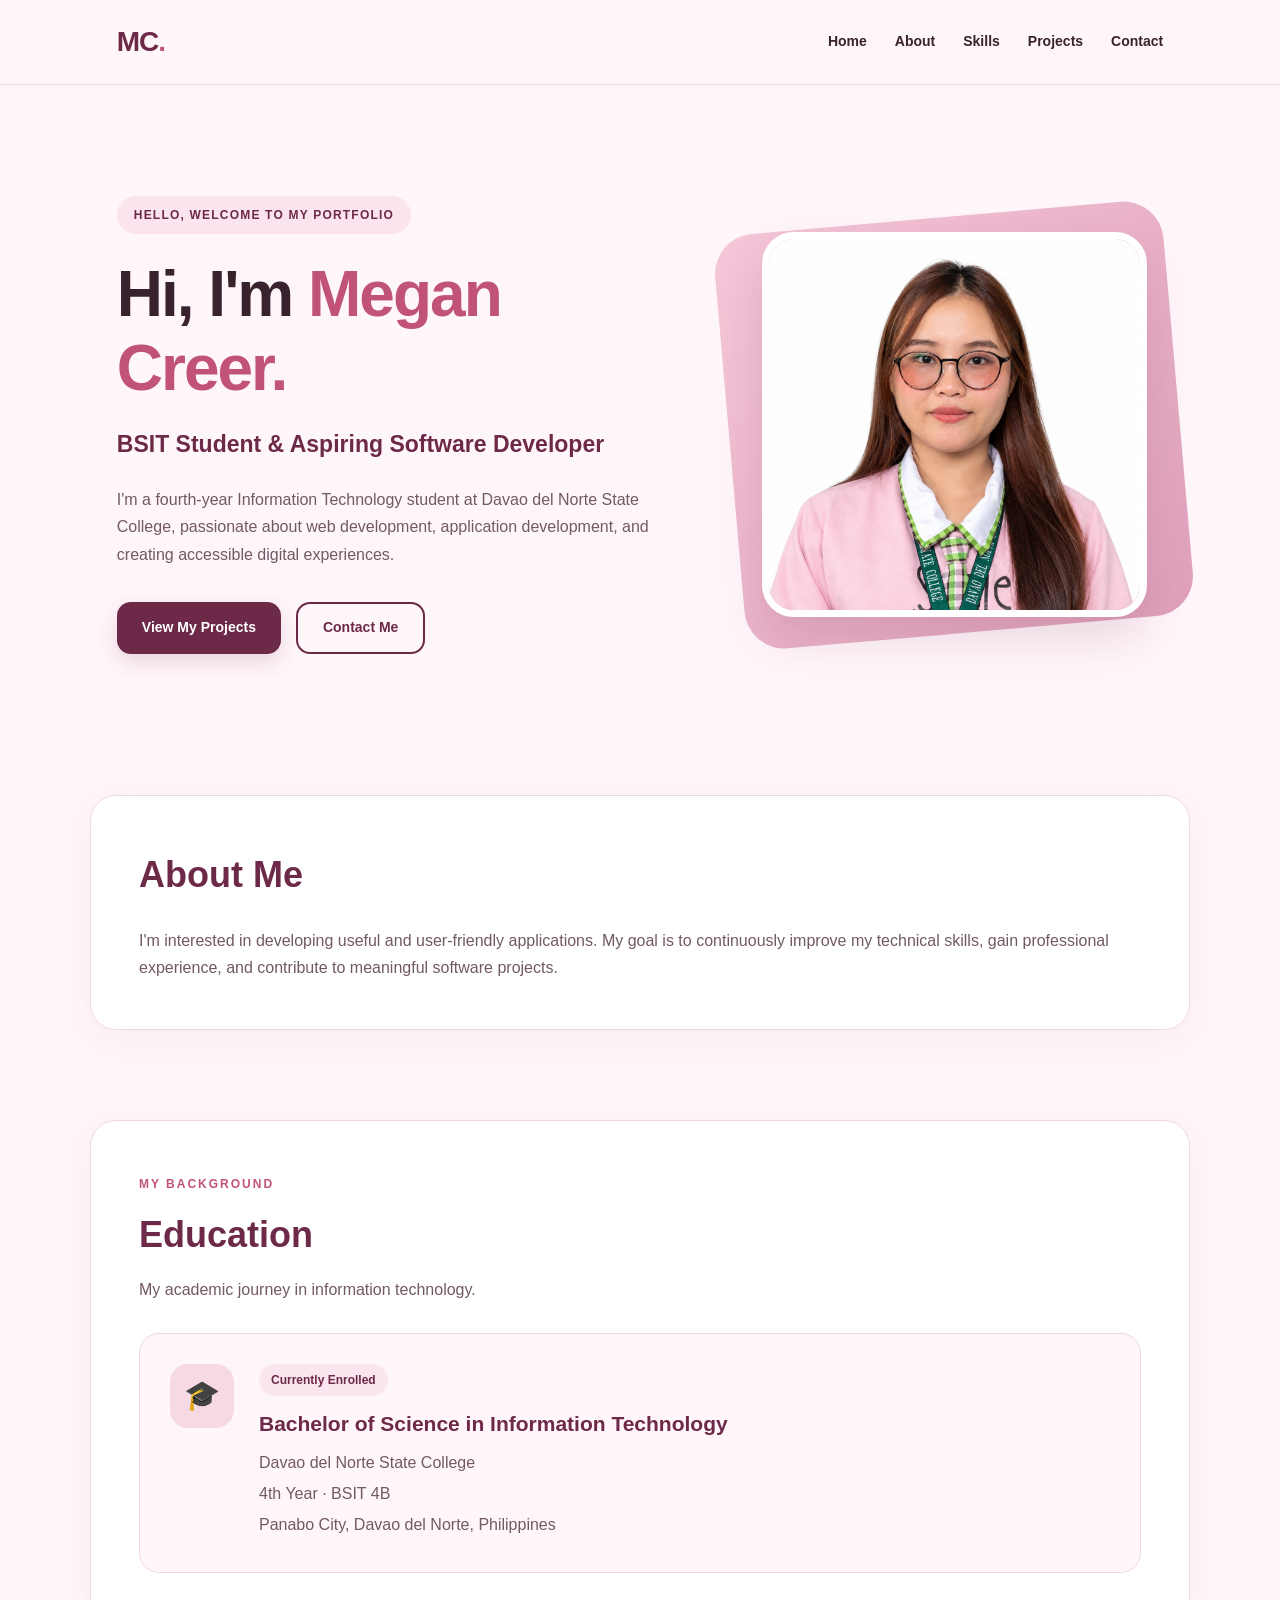
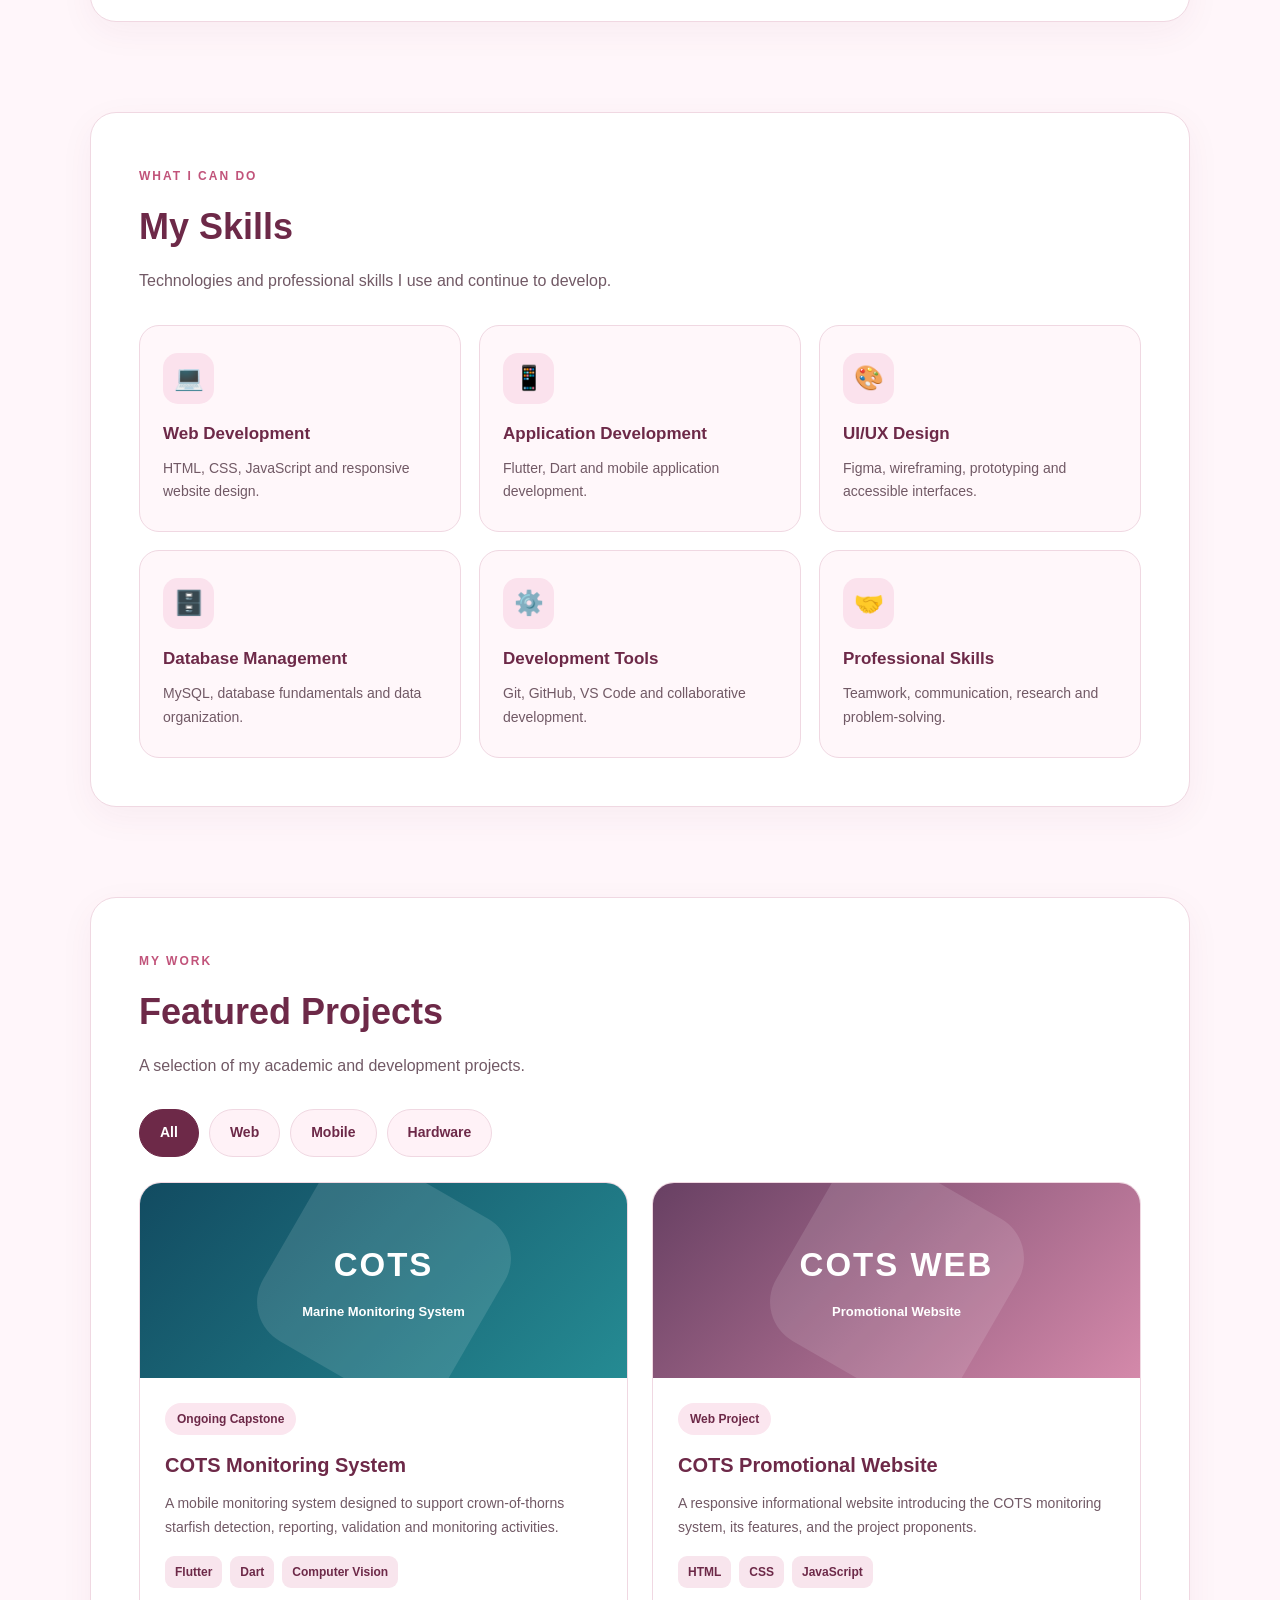
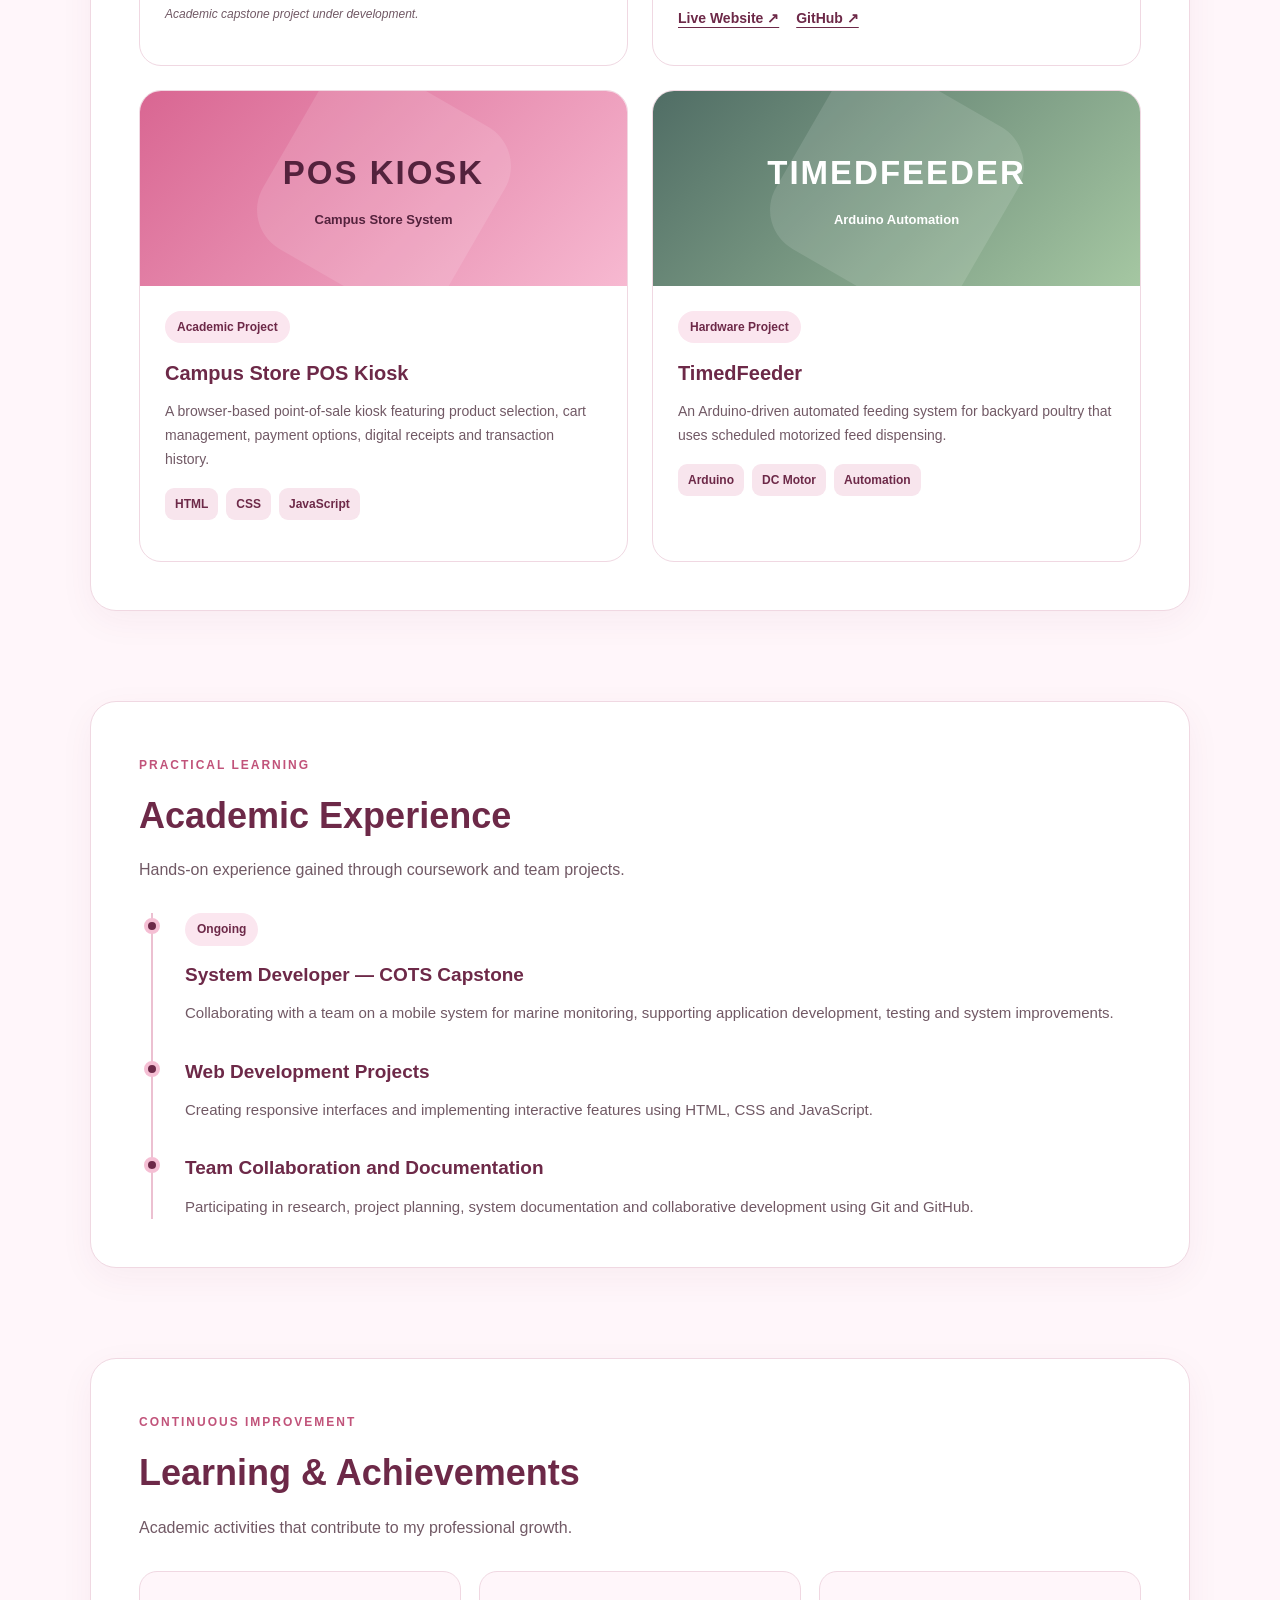
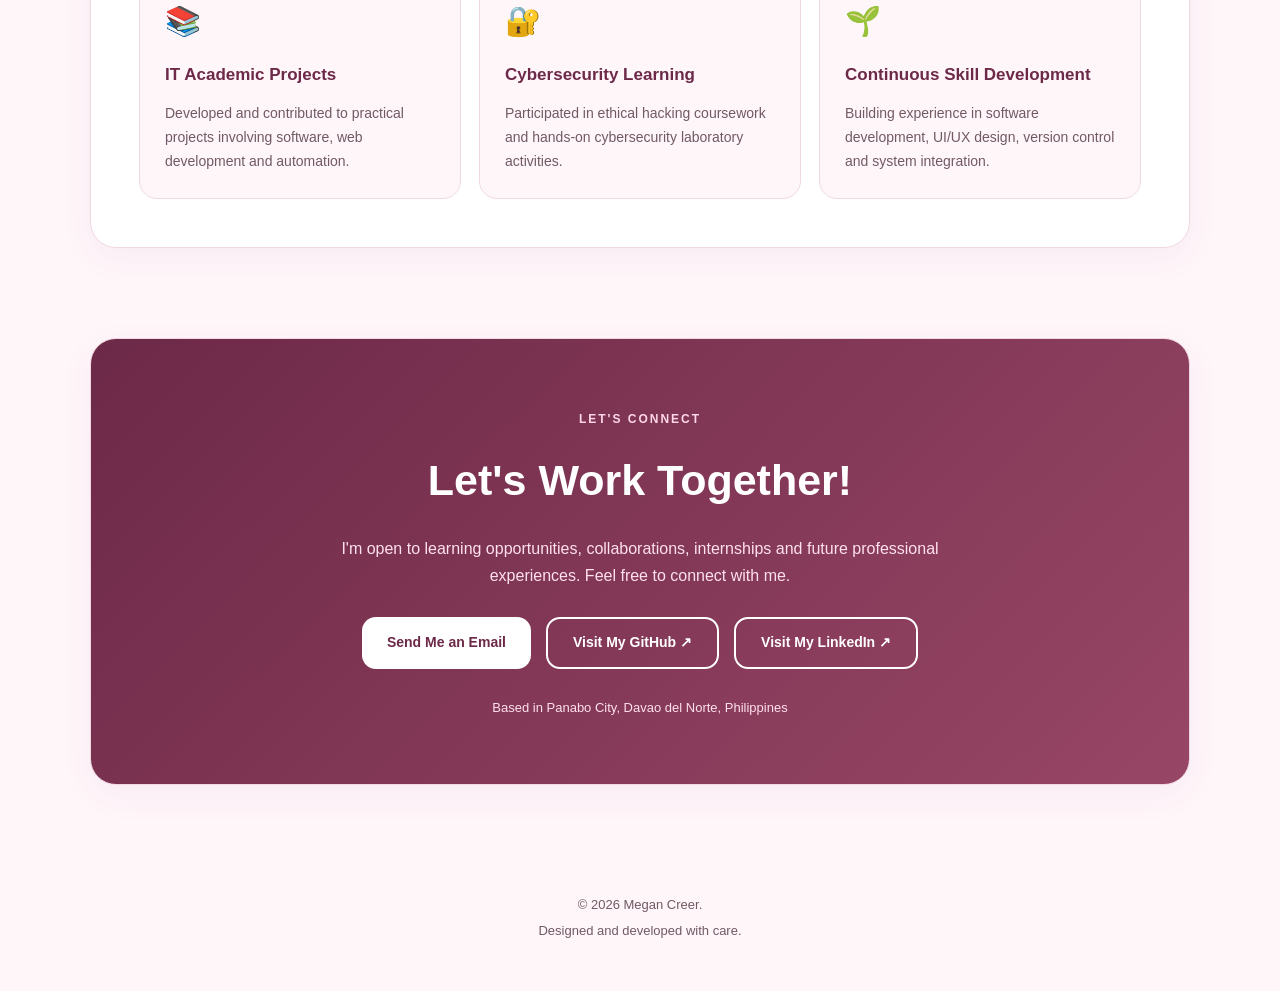
==== New cv/index.html @ a6cde7a2 "Track CV portfolio source files directly" ====
<!doctype html>
<html lang="en">
  <head>
    <meta charset="UTF-8" />
    <meta name="viewport" content="width=device-width, initial-scale=1.0" />
    <meta
      name="description"
      content="Personal portfolio of Megan Creer, an aspiring software developer."
    />
    <title>Megan Creer | Personal Portfolio</title>
    <link rel="stylesheet" href="style.css" />
  </head>
  <body>
    <!-- Navigation -->
    <header class="site-header">
      <nav class="navbar">
        <a href="#home" class="logo">MC<span>.</span></a>

        <div class="nav-links">
          <a href="#home">Home</a>
          <a href="#about">About</a>
          <a href="#skills">Skills</a>
          <a href="#projects">Projects</a>
          <a href="#contact">Contact</a>
        </div>
      </nav>
    </header>

    <!-- Home Section -->
    <main>
      <section id="home" class="hero">
        <div class="hero-content">
          <span class="greeting">HELLO, WELCOME TO MY PORTFOLIO</span>

          <h1>Hi, I'm <span>Megan Creer.</span></h1>

          <h2>BSIT Student & Aspiring Software Developer</h2>

          <p>
            I'm a fourth-year Information Technology student at Davao del Norte
            State College, passionate about web development, application
            development, and creating accessible digital experiences.
          </p>

          <div class="hero-buttons">
            <a href="#projects" class="btn primary-btn"> View My Projects </a>
            <a href="#contact" class="btn secondary-btn"> Contact Me </a>
          </div>
        </div>

        <div class="hero-image">
          <img src="profile.jpg" alt="Professional portrait of Megan Creer" />
        </div>
      </section>

      <!-- About Section -->
      <section id="about" class="section">
        <h2>About Me</h2>
        <p>
          I'm interested in developing useful and user-friendly applications. My
          goal is to continuously improve my technical skills, gain professional
          experience, and contribute to meaningful software projects.
        </p>
      </section>

      <!-- EDUCATION -->
      <section id="education" class="section portfolio-section">
        <div class="section-heading">
          <span class="section-kicker">MY BACKGROUND</span>
          <h2>Education</h2>
          <p>My academic journey in information technology.</p>
        </div>

        <div class="education-card">
          <div class="education-icon">🎓</div>
          <div>
            <span class="info-tag">Currently Enrolled</span>
            <h3>Bachelor of Science in Information Technology</h3>
            <p>Davao del Norte State College</p>
            <p>4th Year · BSIT 4B</p>
            <p>Panabo City, Davao del Norte, Philippines</p>
          </div>
        </div>
      </section>

      <!-- SKILLS -->
      <section id="skills" class="section portfolio-section">
        <div class="section-heading">
          <span class="section-kicker">WHAT I CAN DO</span>
          <h2>My Skills</h2>
          <p>
            Technologies and professional skills I use and continue to develop.
          </p>
        </div>

        <div class="skills-grid">
          <article class="skill-card">
            <span class="skill-icon">💻</span>
            <h3>Web Development</h3>
            <p>HTML, CSS, JavaScript and responsive website design.</p>
          </article>

          <article class="skill-card">
            <span class="skill-icon">📱</span>
            <h3>Application Development</h3>
            <p>Flutter, Dart and mobile application development.</p>
          </article>

          <article class="skill-card">
            <span class="skill-icon">🎨</span>
            <h3>UI/UX Design</h3>
            <p>Figma, wireframing, prototyping and accessible interfaces.</p>
          </article>

          <article class="skill-card">
            <span class="skill-icon">🗄️</span>
            <h3>Database Management</h3>
            <p>MySQL, database fundamentals and data organization.</p>
          </article>

          <article class="skill-card">
            <span class="skill-icon">⚙️</span>
            <h3>Development Tools</h3>
            <p>Git, GitHub, VS Code and collaborative development.</p>
          </article>

          <article class="skill-card">
            <span class="skill-icon">🤝</span>
            <h3>Professional Skills</h3>
            <p>Teamwork, communication, research and problem-solving.</p>
          </article>
        </div>
      </section>

      <!-- PROJECTS -->
      <section id="projects" class="section portfolio-section">
        <div class="section-heading">
          <span class="section-kicker">MY WORK</span>
          <h2>Featured Projects</h2>
          <p>A selection of my academic and development projects.</p>
        </div>

        <div class="project-filters" role="group" aria-label="Filter projects">
          <button
            class="filter-btn active"
            data-filter="all"
            aria-pressed="true"
          >
            All
          </button>
          <button class="filter-btn" data-filter="web" aria-pressed="false">
            Web
          </button>
          <button class="filter-btn" data-filter="mobile" aria-pressed="false">
            Mobile
          </button>
          <button
            class="filter-btn"
            data-filter="hardware"
            aria-pressed="false"
          >
            Hardware
          </button>
        </div>

        <p id="project-status" class="sr-only" role="status">
          Showing all projects.
        </p>

        <div class="projects-grid">
          <article class="project-card" data-category="mobile">
            <div class="project-preview preview-cots">
              <span>COTS</span>
              <small>Marine Monitoring System</small>
            </div>
            <div class="project-body">
              <span class="info-tag">Ongoing Capstone</span>
              <h3>COTS Monitoring System</h3>
              <p>
                A mobile monitoring system designed to support crown-of-thorns
                starfish detection, reporting, validation and monitoring
                activities.
              </p>
              <div class="tech-tags">
                <span>Flutter</span>
                <span>Dart</span>
                <span>Computer Vision</span>
              </div>
              <p class="project-note">
                Academic capstone project under development.
              </p>
            </div>
          </article>

          <article class="project-card" data-category="web">
            <div class="project-preview preview-website">
              <span>COTS WEB</span>
              <small>Promotional Website</small>
            </div>
            <div class="project-body">
              <span class="info-tag">Web Project</span>
              <h3>COTS Promotional Website</h3>
              <p>
                A responsive informational website introducing the COTS
                monitoring system, its features, and the project proponents.
              </p>
              <div class="tech-tags">
                <span>HTML</span>
                <span>CSS</span>
                <span>JavaScript</span>
              </div>
              <div class="project-links">
                <a
                  href="https://cots-website-ruddy.vercel.app"
                  target="_blank"
                  rel="noopener noreferrer"
                >
                  Live Website ↗
                </a>
                <a
                  href="https://github.com/creermegan-dev/COTS-Website"
                  target="_blank"
                  rel="noopener noreferrer"
                >
                  GitHub ↗
                </a>
              </div>
            </div>
          </article>

          <article class="project-card" data-category="web">
            <div class="project-preview preview-pos">
              <span>POS KIOSK</span>
              <small>Campus Store System</small>
            </div>
            <div class="project-body">
              <span class="info-tag">Academic Project</span>
              <h3>Campus Store POS Kiosk</h3>
              <p>
                A browser-based point-of-sale kiosk featuring product selection,
                cart management, payment options, digital receipts and
                transaction history.
              </p>
              <div class="tech-tags">
                <span>HTML</span>
                <span>CSS</span>
                <span>JavaScript</span>
              </div>
            </div>
          </article>

          <article class="project-card" data-category="hardware">
            <div class="project-preview preview-arduino">
              <span>TIMEDFEEDER</span>
              <small>Arduino Automation</small>
            </div>
            <div class="project-body">
              <span class="info-tag">Hardware Project</span>
              <h3>TimedFeeder</h3>
              <p>
                An Arduino-driven automated feeding system for backyard poultry
                that uses scheduled motorized feed dispensing.
              </p>
              <div class="tech-tags">
                <span>Arduino</span>
                <span>DC Motor</span>
                <span>Automation</span>
              </div>
            </div>
          </article>
        </div>
      </section>

      <!-- EXPERIENCE -->
      <section id="experience" class="section portfolio-section">
        <div class="section-heading">
          <span class="section-kicker">PRACTICAL LEARNING</span>
          <h2>Academic Experience</h2>
          <p>
            Hands-on experience gained through coursework and team projects.
          </p>
        </div>

        <div class="experience-list">
          <article class="experience-item">
            <span class="experience-marker"></span>
            <div>
              <span class="info-tag">Ongoing</span>
              <h3>System Developer — COTS Capstone</h3>
              <p>
                Collaborating with a team on a mobile system for marine
                monitoring, supporting application development, testing and
                system improvements.
              </p>
            </div>
          </article>

          <article class="experience-item">
            <span class="experience-marker"></span>
            <div>
              <h3>Web Development Projects</h3>
              <p>
                Creating responsive interfaces and implementing interactive
                features using HTML, CSS and JavaScript.
              </p>
            </div>
          </article>

          <article class="experience-item">
            <span class="experience-marker"></span>
            <div>
              <h3>Team Collaboration and Documentation</h3>
              <p>
                Participating in research, project planning, system
                documentation and collaborative development using Git and
                GitHub.
              </p>
            </div>
          </article>
        </div>
      </section>

      <!-- ACHIEVEMENTS AND LEARNING -->
      <section id="achievements" class="section portfolio-section">
        <div class="section-heading">
          <span class="section-kicker">CONTINUOUS IMPROVEMENT</span>
          <h2>Learning & Achievements</h2>
          <p>Academic activities that contribute to my professional growth.</p>
        </div>

        <div class="achievement-grid">
          <article class="achievement-card">
            <span>📚</span>
            <h3>IT Academic Projects</h3>
            <p>
              Developed and contributed to practical projects involving
              software, web development and automation.
            </p>
          </article>

          <article class="achievement-card">
            <span>🔐</span>
            <h3>Cybersecurity Learning</h3>
            <p>
              Participated in ethical hacking coursework and hands-on
              cybersecurity laboratory activities.
            </p>
          </article>

          <article class="achievement-card">
            <span>🌱</span>
            <h3>Continuous Skill Development</h3>
            <p>
              Building experience in software development, UI/UX design, version
              control and system integration.
            </p>
          </article>
        </div>
      </section>

      <!-- CONTACT -->
      <section id="contact" class="section portfolio-section contact-section">
        <span class="section-kicker">LET'S CONNECT</span>
        <h2>Let's Work Together!</h2>
        <p>
          I'm open to learning opportunities, collaborations, internships and
          future professional experiences. Feel free to connect with me.
        </p>

        <div class="contact-buttons">
          <a class="btn contact-primary" href="mailto:creermegan@gmail.com">
            Send Me an Email
          </a>

          <a
            class="btn contact-secondary"
            href="https://github.com/creermegan-dev"
            target="_blank"
            rel="noopener noreferrer"
          >
            Visit My GitHub ↗
          </a>

          <a
            class="btn contact-secondary"
            href="https://www.linkedin.com/in/megan-creer-141213447/"
            target="_blank"
            rel="noopener noreferrer"
          >
            Visit My LinkedIn ↗
          </a>
        </div>

        <p class="contact-location">
          Based in Panabo City, Davao del Norte, Philippines
        </p>
      </section>

      <footer class="site-footer">
        <p>© <span id="current-year">2026</span> Megan Creer.</p>
        <p>Designed and developed with care.</p>
      </footer>

      <button
        type="button"
        class="back-to-top"
        aria-label="Back to top"
        title="Back to top"
      >
        ↑
      </button>
    </main>

    <script src="script.js"></script>
  </body>
</html>
---- New cv/style.css ----
/* ===== COLORS AND GLOBAL SETTINGS ===== */
:root {
  --burgundy: #6d2948;
  --rose: #c1537a;
  --soft-pink: #f5c7d9;
  --blush: #fff6fa;
  --white: #ffffff;
  --dark: #38222d;
  --muted: #715965;
  --border: #f0d8e2;
}

* {
  margin: 0;
  padding: 0;
  box-sizing: border-box;
}

html {
  scroll-behavior: smooth;
  scroll-padding-top: 110px;
}

body {
  font-family: "Segoe UI", Arial, sans-serif;
  background: var(--blush);
  color: var(--dark);
  line-height: 1.7;
  overflow-x: hidden;
}

a {
  text-decoration: none;
  color: inherit;
}

img {
  max-width: 100%;
  display: block;
}

/* ===== NAVIGATION ===== */
.site-header {
  position: sticky;
  top: 0;
  z-index: 100;
  background: rgba(255, 246, 250, 0.96);
  border-bottom: 1px solid var(--border);
  backdrop-filter: blur(16px);
}

.navbar {
  max-width: 1200px;
  margin: auto;
  padding: 18px 6%;
  display: flex;
  align-items: center;
  justify-content: space-between;
  gap: 20px;
}

.logo {
  font-size: 28px;
  font-weight: 800;
  color: var(--burgundy);
  letter-spacing: -1px;
}

.logo span {
  color: var(--rose);
}

.nav-links {
  display: flex;
  align-items: center;
  gap: 28px;
}

.nav-links a {
  font-size: 14px;
  font-weight: 600;
  color: var(--dark);
  transition: color 0.25s ease;
}

.nav-links a:hover {
  color: var(--rose);
}

/* ===== HERO SECTION ===== */
.hero {
  max-width: 1200px;
  min-height: 680px;
  margin: auto;
  padding: 85px 6%;
  display: grid;
  grid-template-columns: 1.15fr 0.85fr;
  align-items: center;
  gap: 65px;
}

.hero-content {
  animation: fadeUp 0.8s ease both;
}

.greeting {
  display: inline-block;
  padding: 9px 17px;
  border-radius: 30px;
  background: #fbe4ee;
  color: var(--burgundy);
  font-size: 12px;
  font-weight: 700;
  letter-spacing: 1.2px;
  margin-bottom: 24px;
}

.hero h1 {
  font-size: clamp(40px, 5vw, 66px);
  line-height: 1.15;
  font-weight: 800;
  letter-spacing: -2px;
  margin-bottom: 20px;
}

.hero h1 span {
  color: var(--rose);
}

.hero h2 {
  font-size: clamp(18px, 2vw, 23px);
  color: var(--burgundy);
  font-weight: 600;
  margin-bottom: 22px;
}

.hero p {
  font-size: 16px;
  color: var(--muted);
  max-width: 560px;
  margin-bottom: 34px;
}

/* ===== BUTTONS ===== */
.hero-buttons {
  display: flex;
  gap: 15px;
  flex-wrap: wrap;
}

.btn {
  display: inline-flex;
  align-items: center;
  justify-content: center;
  min-height: 48px;
  padding: 12px 25px;
  border-radius: 14px;
  font-size: 14px;
  font-weight: 700;
  transition:
    transform 0.25s ease,
    background 0.25s ease,
    box-shadow 0.25s ease;
}

.primary-btn {
  background: var(--burgundy);
  color: white;
  box-shadow: 0 8px 20px rgba(109, 41, 72, 0.16);
}

.primary-btn:hover {
  background: var(--rose);
  transform: translateY(-3px);
  box-shadow: 0 12px 24px rgba(109, 41, 72, 0.2);
}

.secondary-btn {
  border: 2px solid var(--burgundy);
  color: var(--burgundy);
  background: transparent;
}

.secondary-btn:hover {
  background: #fbe4ee;
  transform: translateY(-3px);
}

/* ===== PROFILE PICTURE ===== */
.hero-image {
  position: relative;
  display: flex;
  align-items: center;
  justify-content: center;
  animation: fadeIn 1s ease both;
}

.hero-image::before {
  content: "";
  position: absolute;
  width: 108%;
  height: 108%;
  border-radius: 40px;
  background: linear-gradient(135deg, #f5c7d9, #df9fba);
  transform: rotate(-5deg);
  z-index: -1;
}

.hero-image img {
  width: 100%;
  max-width: 385px;
  aspect-ratio: 1 / 1;
  object-fit: cover;
  border-radius: 32px;
  border: 7px solid white;
  box-shadow: 0 22px 45px rgba(109, 41, 72, 0.14);
  transition: transform 0.4s ease;
}

.hero-image img:hover {
  transform: scale(1.025);
}

/* ===== CONTENT SECTIONS ===== */
.section {
  max-width: 1100px;
  margin: 30px auto 90px;
  padding: 48px;
  background: var(--white);
  border: 1px solid var(--border);
  border-radius: 26px;
  box-shadow: 0 10px 35px rgba(109, 41, 72, 0.05);
}

.section h2 {
  font-size: clamp(27px, 3vw, 36px);
  color: var(--burgundy);
  margin-bottom: 22px;
}

.section p {
  color: var(--muted);
  font-size: 16px;
}

/* ===== ACCESSIBILITY ===== */
a:focus-visible {
  outline: 3px solid var(--rose);
  outline-offset: 5px;
  border-radius: 5px;
}

/* ===== ANIMATIONS ===== */
@keyframes fadeUp {
  from {
    opacity: 0;
    transform: translateY(25px);
  }
  to {
    opacity: 1;
    transform: translateY(0);
  }
}

@keyframes fadeIn {
  from {
    opacity: 0;
  }
  to {
    opacity: 1;
  }
}

/* ===== TABLET RESPONSIVENESS ===== */
@media (max-width: 900px) {
  .navbar {
    flex-direction: column;
    gap: 14px;
  }

  .nav-links {
    flex-wrap: wrap;
    justify-content: center;
    gap: 12px 20px;
  }

  .hero {
    grid-template-columns: 1fr;
    text-align: center;
    gap: 55px;
    padding: 65px 7%;
  }

  .hero-content {
    order: 2;
  }

  .hero-image {
    order: 1;
  }

  .hero p {
    margin-left: auto;
    margin-right: auto;
  }

  .hero-buttons {
    justify-content: center;
  }

  .hero-image img {
    max-width: 300px;
  }

  .section {
    margin: 25px 6% 65px;
    padding: 32px;
  }
}

/* ===== MOBILE RESPONSIVENESS ===== */
@media (max-width: 480px) {
  .navbar {
    padding: 12px 5%;
  }

  .nav-links {
    gap: 10px 14px;
  }

  .nav-links a {
    font-size: 12px;
  }

  .hero {
    padding: 50px 6%;
    gap: 45px;
  }

  .hero h1 {
    font-size: 40px;
    letter-spacing: -1px;
  }

  .hero p {
    font-size: 15px;
  }

  .hero-image img {
    max-width: 245px;
    border-radius: 25px;
  }

  .hero-buttons {
    flex-direction: column;
  }

  .btn {
    width: 100%;
  }

  .section {
    margin: 15px 5% 50px;
    padding: 24px;
  }
}

/* Respect reduced-motion preferences */
@media (prefers-reduced-motion: reduce) {
  html {
    scroll-behavior: auto;
  }

  *,
  *::before,
  *::after {
    animation-duration: 0.01ms !important;
    transition-duration: 0.01ms !important;
  }
}

/* ===== PORTFOLIO SECTION HEADINGS ===== */
.portfolio-section {
  scroll-margin-top: 115px;
}

.section-heading {
  margin-bottom: 30px;
}

.section-heading h2 {
  margin: 8px 0 10px;
}

.section-kicker {
  color: var(--rose);
  font-weight: 800;
  font-size: 12px;
  letter-spacing: 2px;
}

.info-tag {
  display: inline-block;
  background: #fbe6ef;
  color: var(--burgundy);
  padding: 6px 12px;
  font-size: 12px;
  font-weight: 700;
  border-radius: 30px;
  margin-bottom: 13px;
}

/* ===== EDUCATION ===== */
.education-card {
  display: flex;
  align-items: flex-start;
  gap: 25px;
  background: var(--blush);
  border: 1px solid var(--border);
  padding: 30px;
  border-radius: 20px;
}

.education-icon {
  width: 64px;
  height: 64px;
  flex-shrink: 0;
  background: #f7d9e6;
  border-radius: 18px;
  display: grid;
  place-items: center;
  font-size: 29px;
}

.education-card h3 {
  color: var(--burgundy);
  font-size: 21px;
  line-height: 1.4;
  margin-bottom: 10px;
}

.education-card p {
  margin: 4px 0;
}

/* ===== SKILLS ===== */
.skills-grid {
  display: grid;
  grid-template-columns: repeat(3, minmax(0, 1fr));
  gap: 18px;
}

.skill-card {
  background: #fff7fa;
  border: 1px solid var(--border);
  border-radius: 20px;
  padding: 27px 23px;
  transition:
    transform 0.3s ease,
    box-shadow 0.3s ease;
}

.skill-card:hover {
  transform: translateY(-7px);
  box-shadow: 0 14px 30px rgba(109, 41, 72, 0.1);
}

.skill-icon {
  display: inline-flex;
  width: 51px;
  height: 51px;
  align-items: center;
  justify-content: center;
  border-radius: 15px;
  background: #fbe2ed;
  font-size: 24px;
  margin-bottom: 16px;
}

.skill-card h3 {
  color: var(--burgundy);
  font-size: 17px;
  margin-bottom: 8px;
}

.skill-card p {
  font-size: 14px;
}

/* ===== PROJECT FILTERS ===== */
.project-filters {
  display: flex;
  flex-wrap: wrap;
  gap: 10px;
  margin-bottom: 25px;
}

.filter-btn {
  border: 1px solid var(--border);
  background: #fff2f7;
  color: var(--burgundy);
  padding: 11px 20px;
  border-radius: 30px;
  font: inherit;
  font-size: 14px;
  font-weight: 700;
  cursor: pointer;
  transition: 0.25s ease;
}

.filter-btn:hover,
.filter-btn.active {
  background: var(--burgundy);
  border-color: var(--burgundy);
  color: white;
}

.filter-btn:focus-visible {
  outline: 3px solid var(--rose);
  outline-offset: 3px;
}

.sr-only {
  position: absolute;
  width: 1px;
  height: 1px;
  padding: 0;
  margin: -1px;
  overflow: hidden;
  clip: rect(0, 0, 0, 0);
  white-space: nowrap;
  border: 0;
}

/* ===== PROJECT CARDS ===== */
.projects-grid {
  display: grid;
  grid-template-columns: repeat(2, minmax(0, 1fr));
  gap: 24px;
}

.project-card {
  min-width: 0;
  background: white;
  border: 1px solid var(--border);
  border-radius: 22px;
  overflow: hidden;
  transition:
    transform 0.3s ease,
    box-shadow 0.3s ease;
}

.project-card[hidden] {
  display: none !important;
}

.project-card:hover {
  transform: translateY(-6px);
  box-shadow: 0 14px 35px rgba(109, 41, 72, 0.11);
}

.project-preview {
  min-height: 195px;
  padding: 20px;
  display: flex;
  flex-direction: column;
  align-items: center;
  justify-content: center;
  gap: 8px;
  text-align: center;
  overflow: hidden;
  position: relative;
}

.project-preview::before {
  content: "";
  position: absolute;
  height: 210px;
  width: 210px;
  background: rgba(255, 255, 255, 0.12);
  border-radius: 45px;
  transform: rotate(30deg);
}

.project-preview span {
  position: relative;
  font-size: clamp(22px, 3vw, 33px);
  font-weight: 800;
  letter-spacing: 2px;
}

.project-preview small {
  position: relative;
  font-size: 13px;
  font-weight: 600;
}

.preview-cots {
  background: linear-gradient(135deg, #124b61, #258b93);
  color: white;
}

.preview-website {
  background: linear-gradient(135deg, #684063, #d489aa);
  color: white;
}

.preview-pos {
  background: linear-gradient(135deg, #d96692, #f7b9d1);
  color: #54223d;
}

.preview-arduino {
  background: linear-gradient(135deg, #506d65, #a5c7a2);
  color: white;
}

.project-body {
  padding: 25px;
}

.project-body h3 {
  font-size: 20px;
  color: var(--burgundy);
  margin-bottom: 10px;
}

.project-body p {
  font-size: 14px;
  margin-bottom: 15px;
}

.tech-tags {
  display: flex;
  flex-wrap: wrap;
  gap: 8px;
  margin: 16px 0;
}

.tech-tags span {
  font-size: 12px;
  font-weight: 600;
  background: #f8e5ed;
  color: var(--burgundy);
  padding: 6px 10px;
  border-radius: 9px;
}

.project-links {
  display: flex;
  flex-wrap: wrap;
  gap: 17px;
  margin-top: 19px;
}

.project-links a {
  color: var(--burgundy);
  font-size: 14px;
  font-weight: 700;
  text-decoration: underline;
  text-underline-offset: 4px;
}

.project-links a:hover {
  color: var(--rose);
}

.project-note {
  font-size: 12px !important;
  font-style: italic;
}

/* ===== EXPERIENCE ===== */
.experience-list {
  display: grid;
  gap: 0;
  border-left: 2px solid #ecc0d1;
  margin-left: 12px;
}

.experience-item {
  position: relative;
  padding: 0 0 30px 32px;
}

.experience-item:last-child {
  padding-bottom: 0;
}

.experience-marker {
  position: absolute;
  left: -9px;
  top: 5px;
  width: 16px;
  height: 16px;
  border: 4px solid #f5bfd4;
  background: var(--burgundy);
  border-radius: 50%;
}

.experience-item h3 {
  font-size: 19px;
  color: var(--burgundy);
  margin-bottom: 9px;
}

.experience-item p {
  font-size: 15px;
}

/* ===== ACHIEVEMENTS ===== */
.achievement-grid {
  display: grid;
  grid-template-columns: repeat(3, minmax(0, 1fr));
  gap: 18px;
}

.achievement-card {
  background: var(--blush);
  border: 1px solid var(--border);
  padding: 25px;
  border-radius: 18px;
  transition: transform 0.3s ease;
}

.achievement-card:hover {
  transform: translateY(-5px);
}

.achievement-card > span {
  display: block;
  font-size: 29px;
  margin-bottom: 15px;
}

.achievement-card h3 {
  font-size: 17px;
  color: var(--burgundy);
  margin-bottom: 12px;
}

.achievement-card p {
  font-size: 14px;
}

/* ===== CONTACT ===== */
.contact-section {
  background: linear-gradient(135deg, #6d2948, #984665);
  color: white;
  text-align: center;
  padding: 65px 45px;
}

.contact-section .section-kicker {
  color: #ffd7e7;
}

.contact-section h2 {
  color: white;
  font-size: clamp(30px, 4vw, 43px);
  margin: 12px 0 18px;
}

.contact-section p {
  color: #ffe1ed;
  max-width: 630px;
  margin: 0 auto 23px;
}

.contact-buttons {
  display: flex;
  justify-content: center;
  flex-wrap: wrap;
  gap: 15px;
  margin: 28px 0;
}

.contact-primary {
  background: white;
  color: var(--burgundy);
}

.contact-primary:hover {
  background: #ffe7f0;
  transform: translateY(-3px);
}

.contact-secondary {
  background: transparent;
  color: white;
  border: 2px solid white;
}

.contact-secondary:hover {
  background: rgba(255, 255, 255, 0.14);
  transform: translateY(-3px);
}

.contact-section .contact-location {
  font-size: 13px;
  margin-bottom: 0;
}

/* ===== FOOTER ===== */
.site-footer {
  text-align: center;
  padding: 15px 20px 45px;
  color: var(--muted);
  font-size: 13px;
}

.site-footer p {
  margin: 4px 0;
}

/* ===== BACK TO TOP ===== */
.back-to-top {
  position: fixed;
  right: 24px;
  bottom: 25px;
  z-index: 90;
  width: 49px;
  height: 49px;
  border: 0;
  border-radius: 50%;
  background: var(--burgundy);
  color: white;
  box-shadow: 0 8px 25px rgba(109, 41, 72, 0.2);
  font-size: 23px;
  cursor: pointer;
  opacity: 0;
  visibility: hidden;
  transform: translateY(12px);
  transition: 0.3s ease;
}

.back-to-top.is-visible {
  opacity: 1;
  visibility: visible;
  transform: translateY(0);
}

.back-to-top:hover {
  background: var(--rose);
}

/* ===== RESPONSIVE LAYOUT ===== */
@media (max-width: 850px) {
  .skills-grid,
  .achievement-grid {
    grid-template-columns: repeat(2, minmax(0, 1fr));
  }
}

@media (max-width: 600px) {
  .skills-grid,
  .projects-grid,
  .achievement-grid {
    grid-template-columns: 1fr;
  }

  .education-card {
    flex-direction: column;
    padding: 23px;
  }

  .project-body {
    padding: 21px;
  }

  .contact-section {
    padding: 45px 22px;
  }

  .contact-buttons {
    flex-direction: column;
  }

  .contact-buttons .btn {
    width: 100%;
  }

  .experience-item {
    padding-left: 23px;
  }
}

@media (prefers-reduced-motion: reduce) {
  .skill-card,
  .project-card,
  .achievement-card,
  .filter-btn,
  .back-to-top {
    transition: none;
  }
}
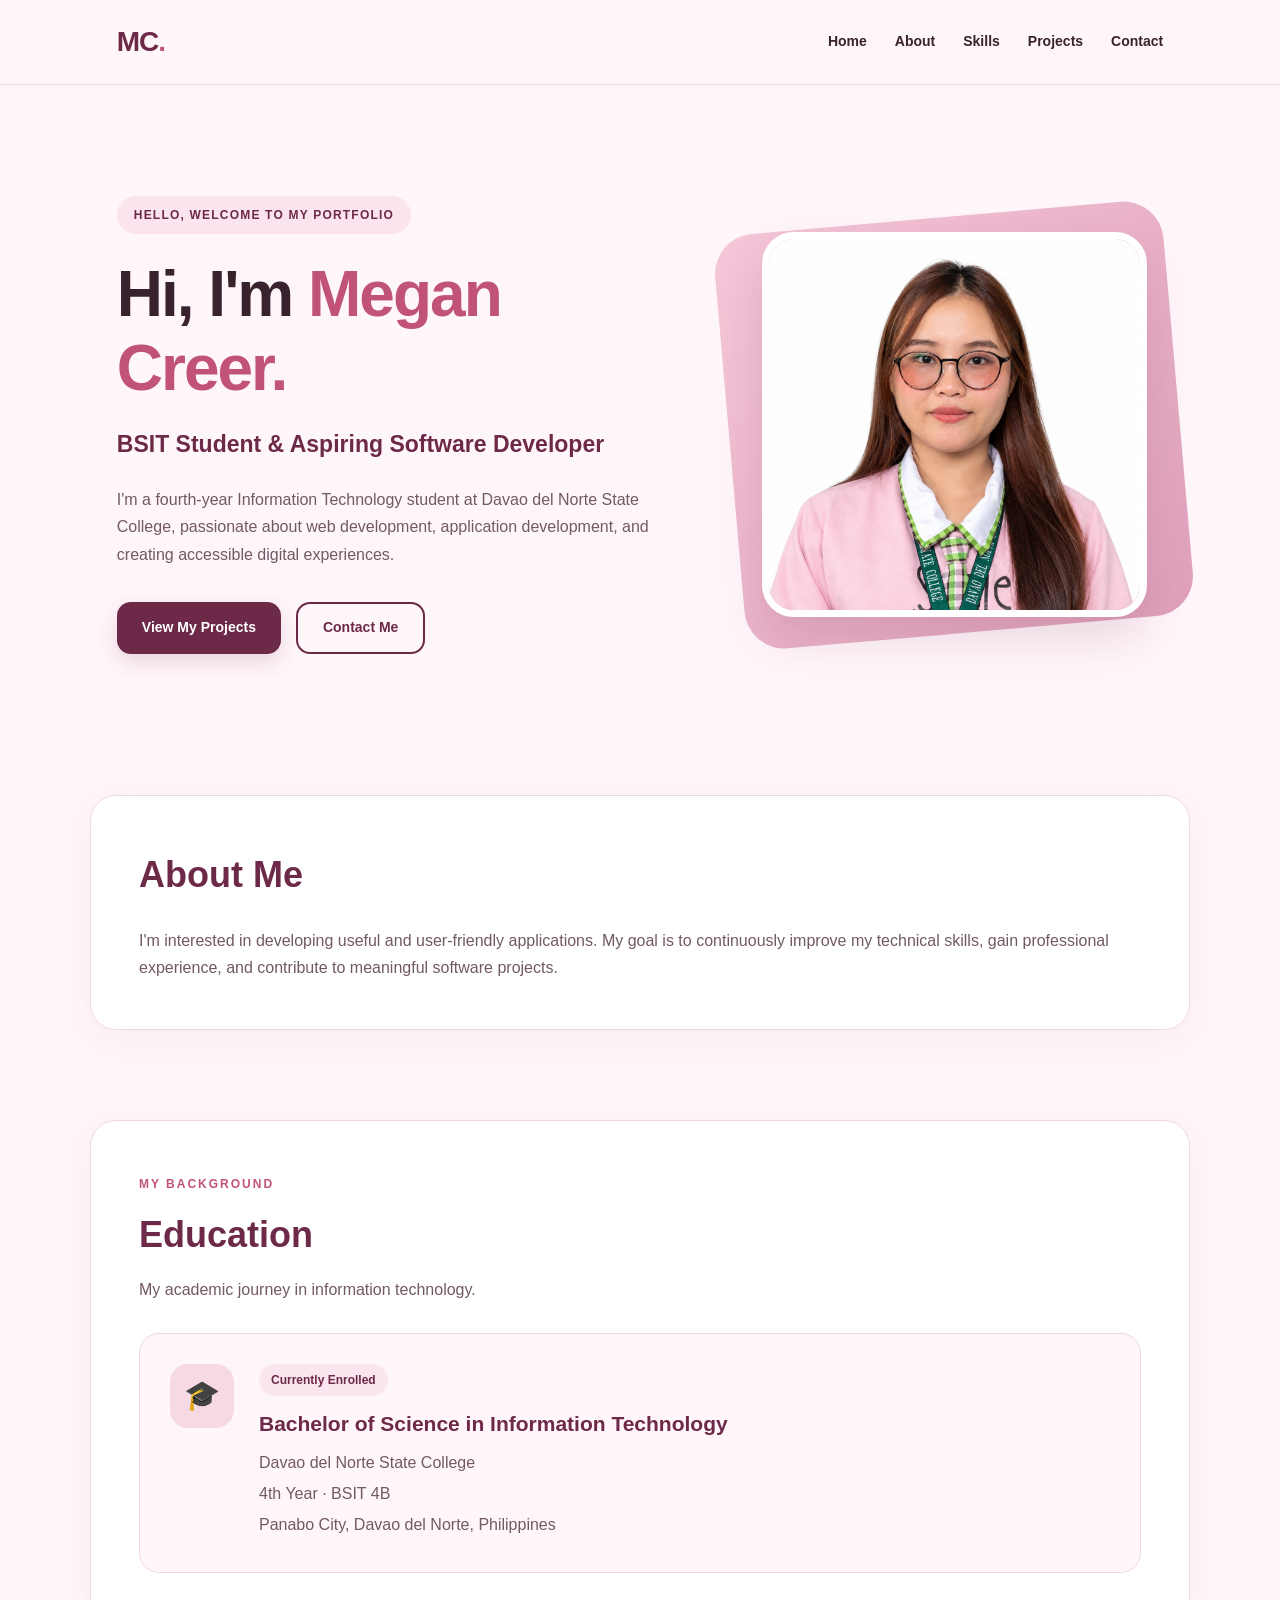
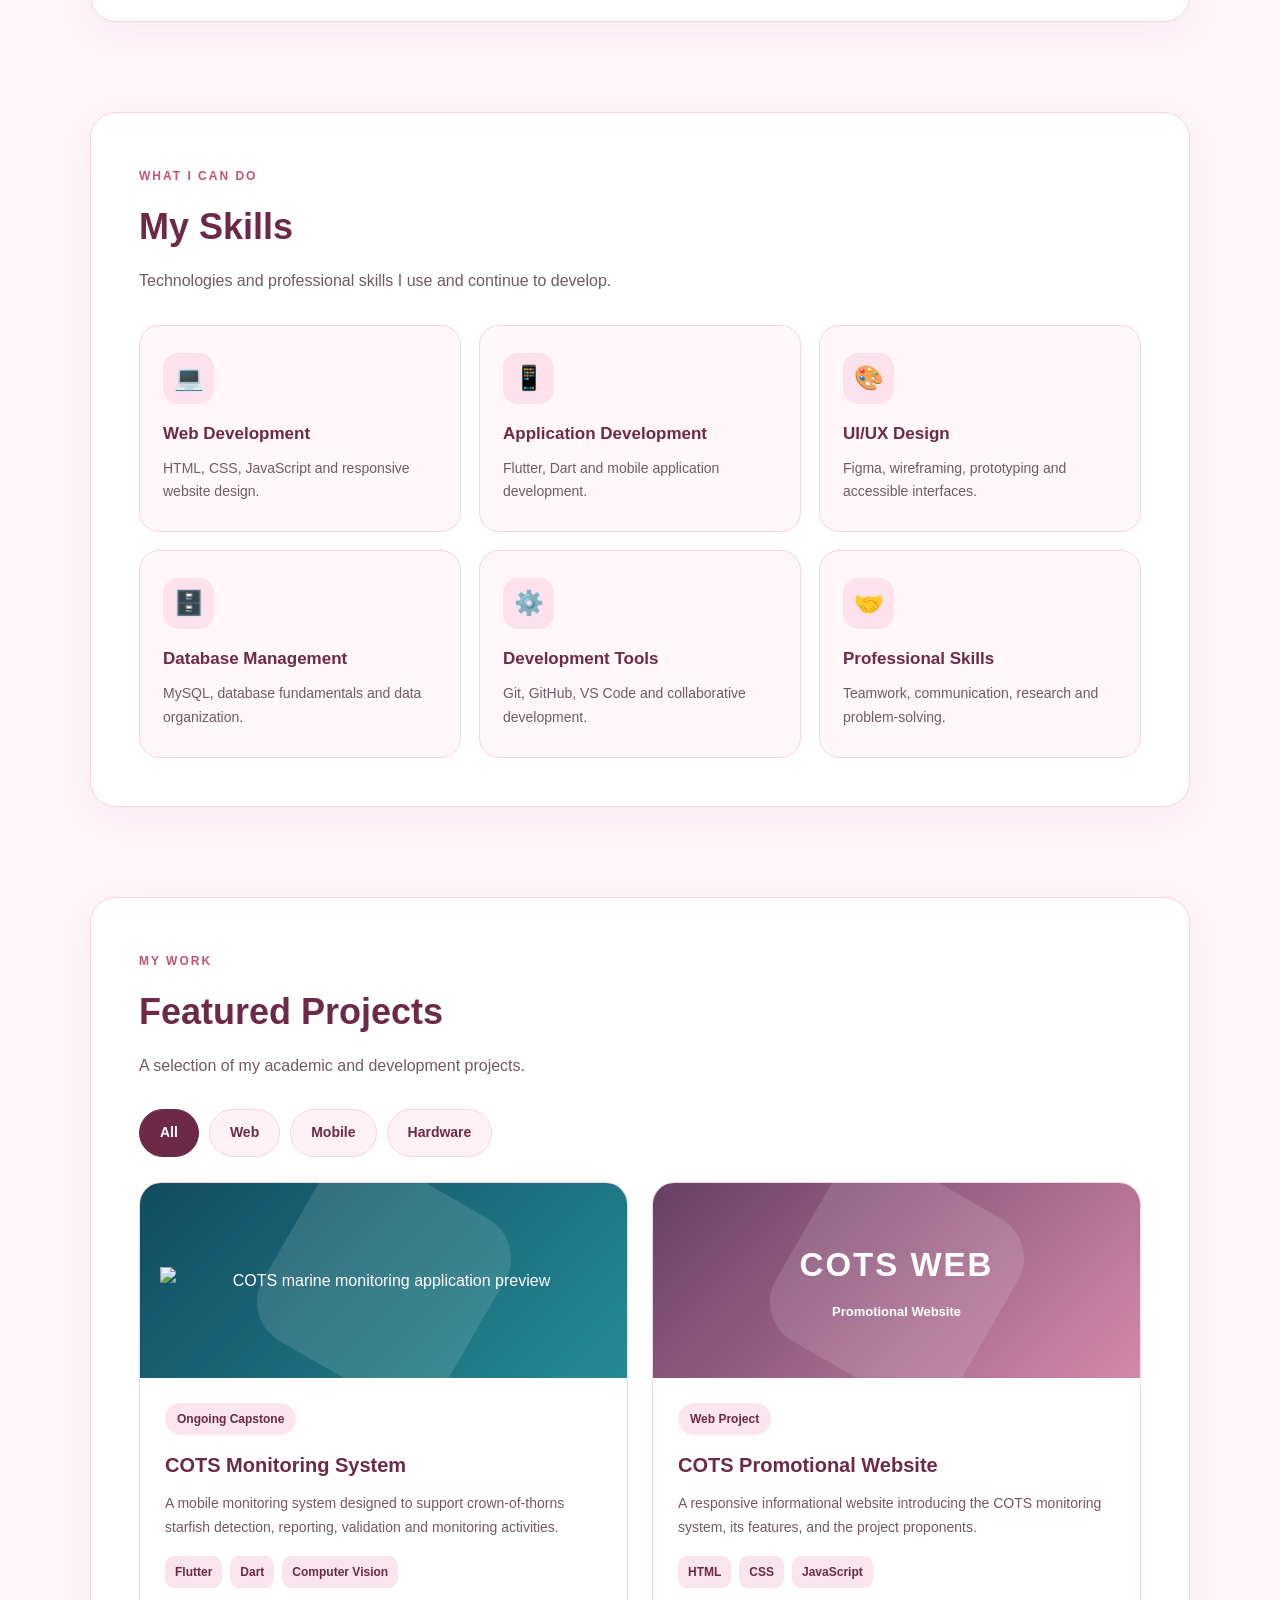
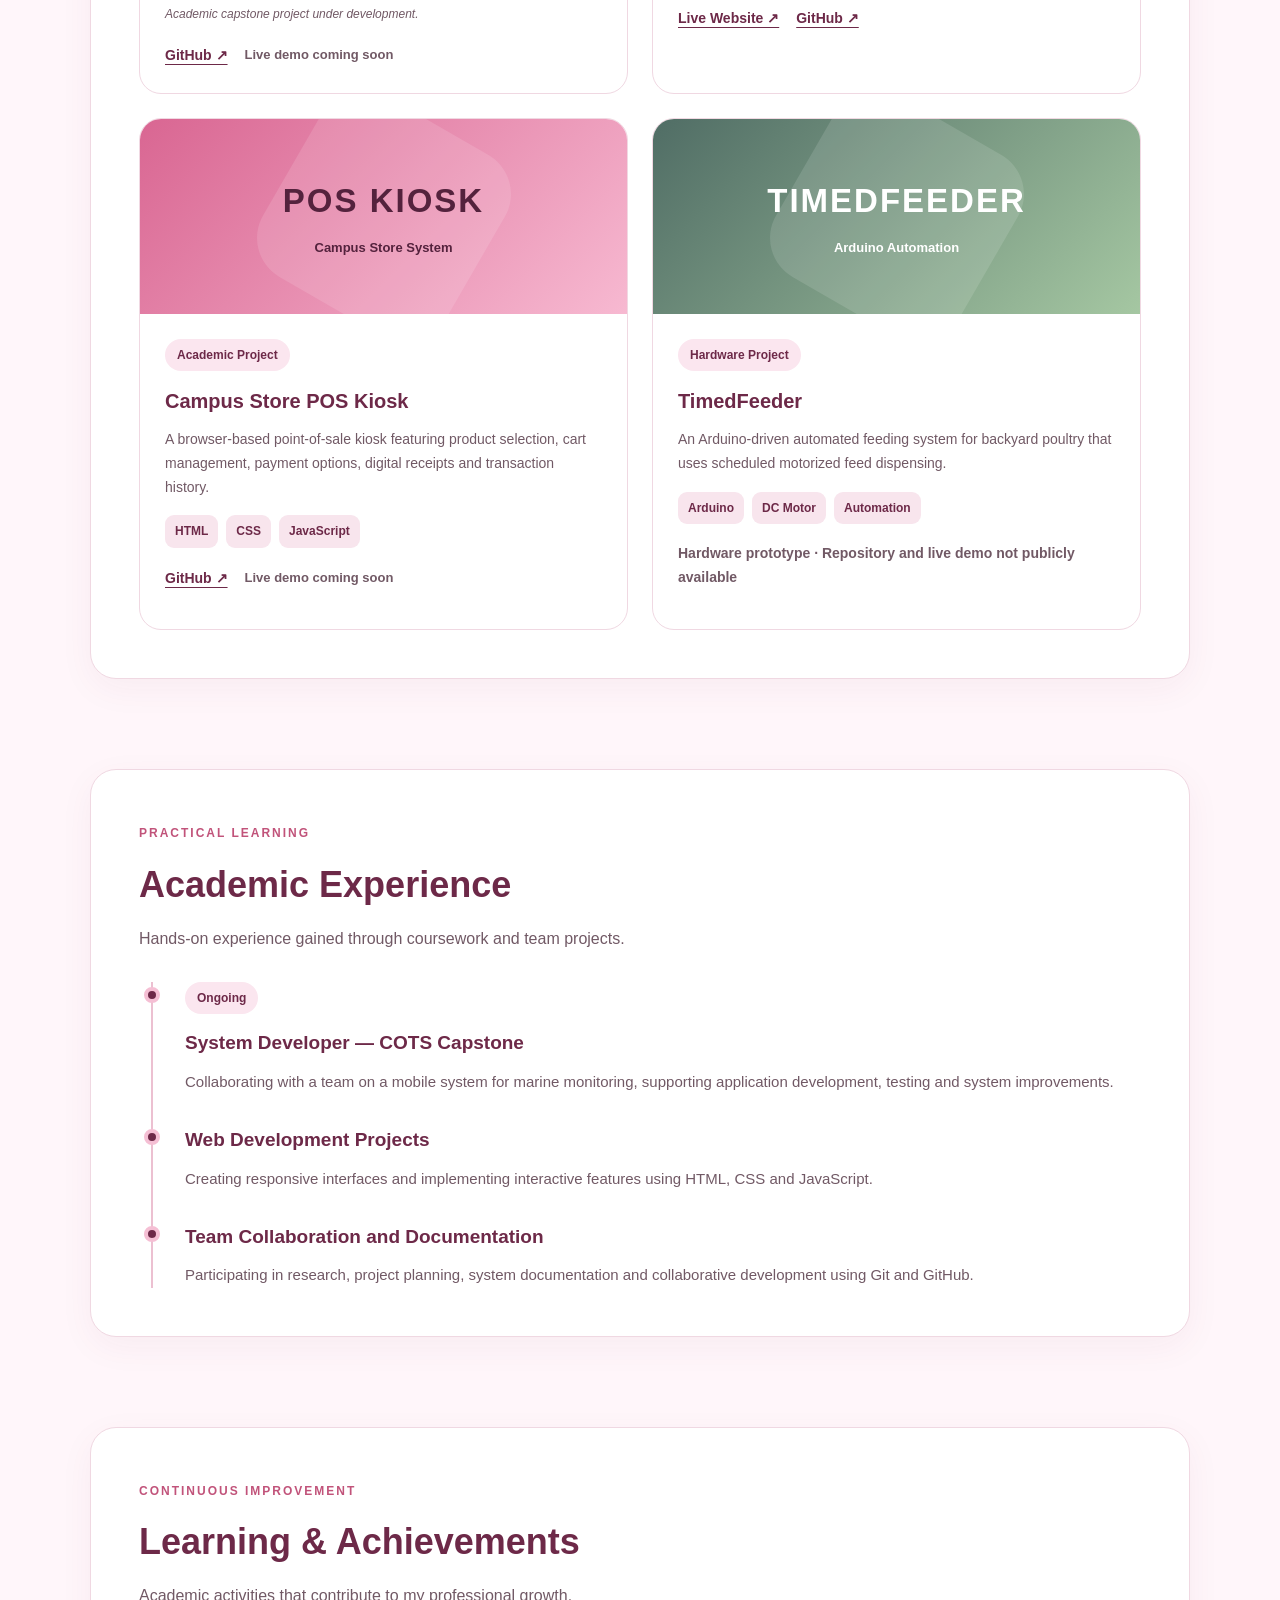
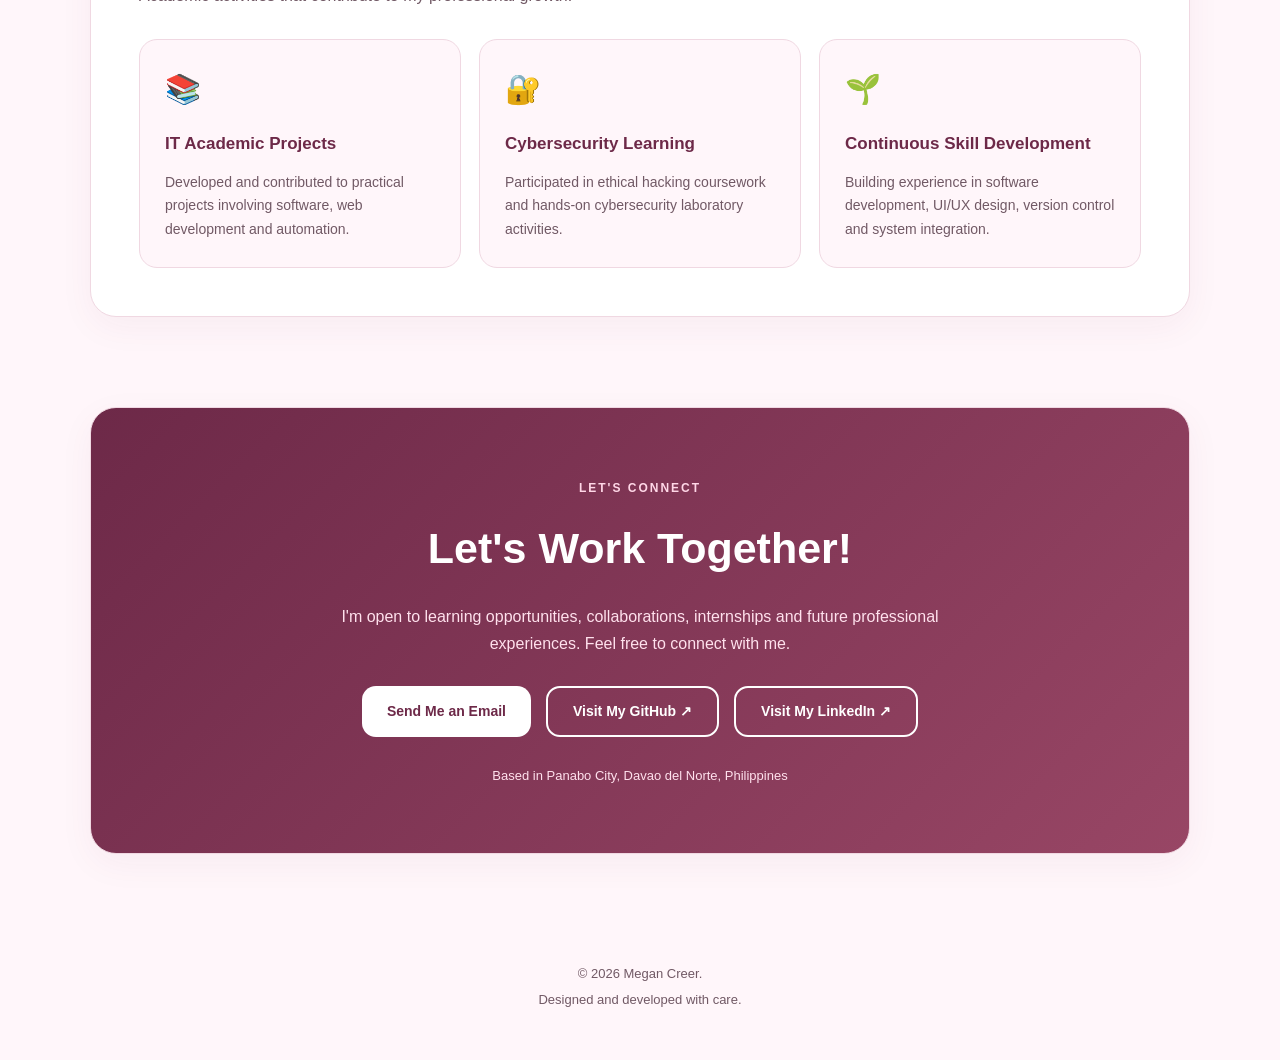
==== commit 3aaec8d1: "Improve project previews and repository links" ====
--- a/New cv/index.html
+++ b/New cv/index.html
@@ -170,8 +170,11 @@
         <div class="projects-grid">
           <article class="project-card" data-category="mobile">
             <div class="project-preview preview-cots">
-              <span>COTS</span>
-              <small>Marine Monitoring System</small>
+              <img
+                src="https://raw.githubusercontent.com/creermegan-dev/cots-capstone/HEAD/assets/images/landing_hero.png"
+                alt="COTS marine monitoring application preview"
+                loading="lazy"
+              />
             </div>
             <div class="project-body">
               <span class="info-tag">Ongoing Capstone</span>
@@ -189,6 +192,16 @@
               <p class="project-note">
                 Academic capstone project under development.
               </p>
+              <div class="project-links">
+                <a
+                  href="https://github.com/creermegan-dev/cots-capstone"
+                  target="_blank"
+                  rel="noopener noreferrer"
+                >
+                  GitHub ↗
+                </a>
+                <span class="project-link-note">Live demo coming soon</span>
+              </div>
             </div>
           </article>
 
@@ -246,6 +259,16 @@
                 <span>CSS</span>
                 <span>JavaScript</span>
               </div>
+              <div class="project-links">
+                <a
+                  href="https://github.com/creermegan-dev/IT415-POS-Kiosk"
+                  target="_blank"
+                  rel="noopener noreferrer"
+                >
+                  GitHub ↗
+                </a>
+                <span class="project-link-note">Live demo coming soon</span>
+              </div>
             </div>
           </article>
 
@@ -266,6 +289,9 @@
                 <span>DC Motor</span>
                 <span>Automation</span>
               </div>
+              <p class="project-link-note project-availability">
+                Hardware prototype · Repository and live demo not publicly available
+              </p>
             </div>
           </article>
         </div>
--- a/New cv/style.css
+++ b/New cv/style.css
@@ -572,6 +572,14 @@
   position: relative;
 }
 
+.project-preview img {
+  width: 100%;
+  height: 100%;
+  object-fit: cover;
+  position: relative;
+  z-index: 1;
+}
+
 .project-preview::before {
   content: "";
   position: absolute;
@@ -663,6 +671,16 @@
 
 .project-links a:hover {
   color: var(--rose);
+}
+
+.project-link-note {
+  color: var(--muted);
+  font-size: 13px;
+  font-weight: 600;
+}
+
+.project-availability {
+  margin-top: 18px;
 }
 
 .project-note {
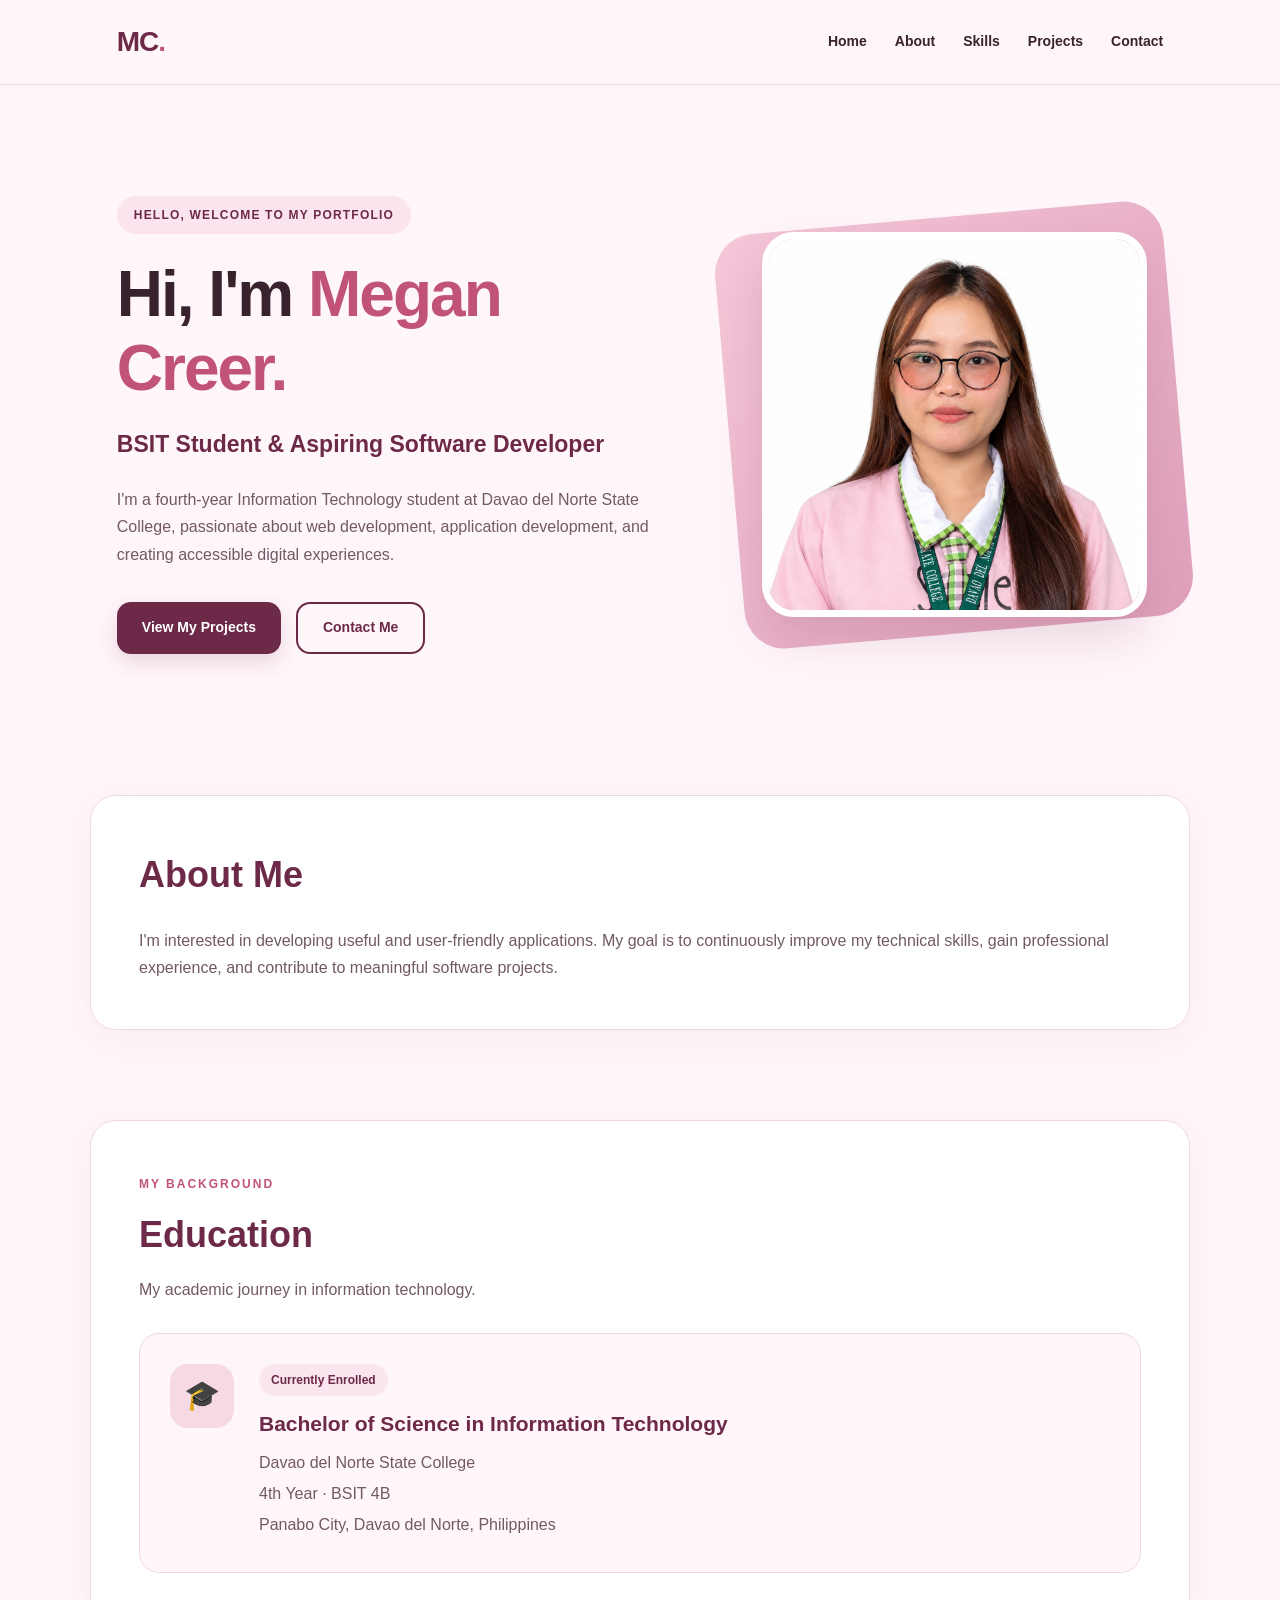
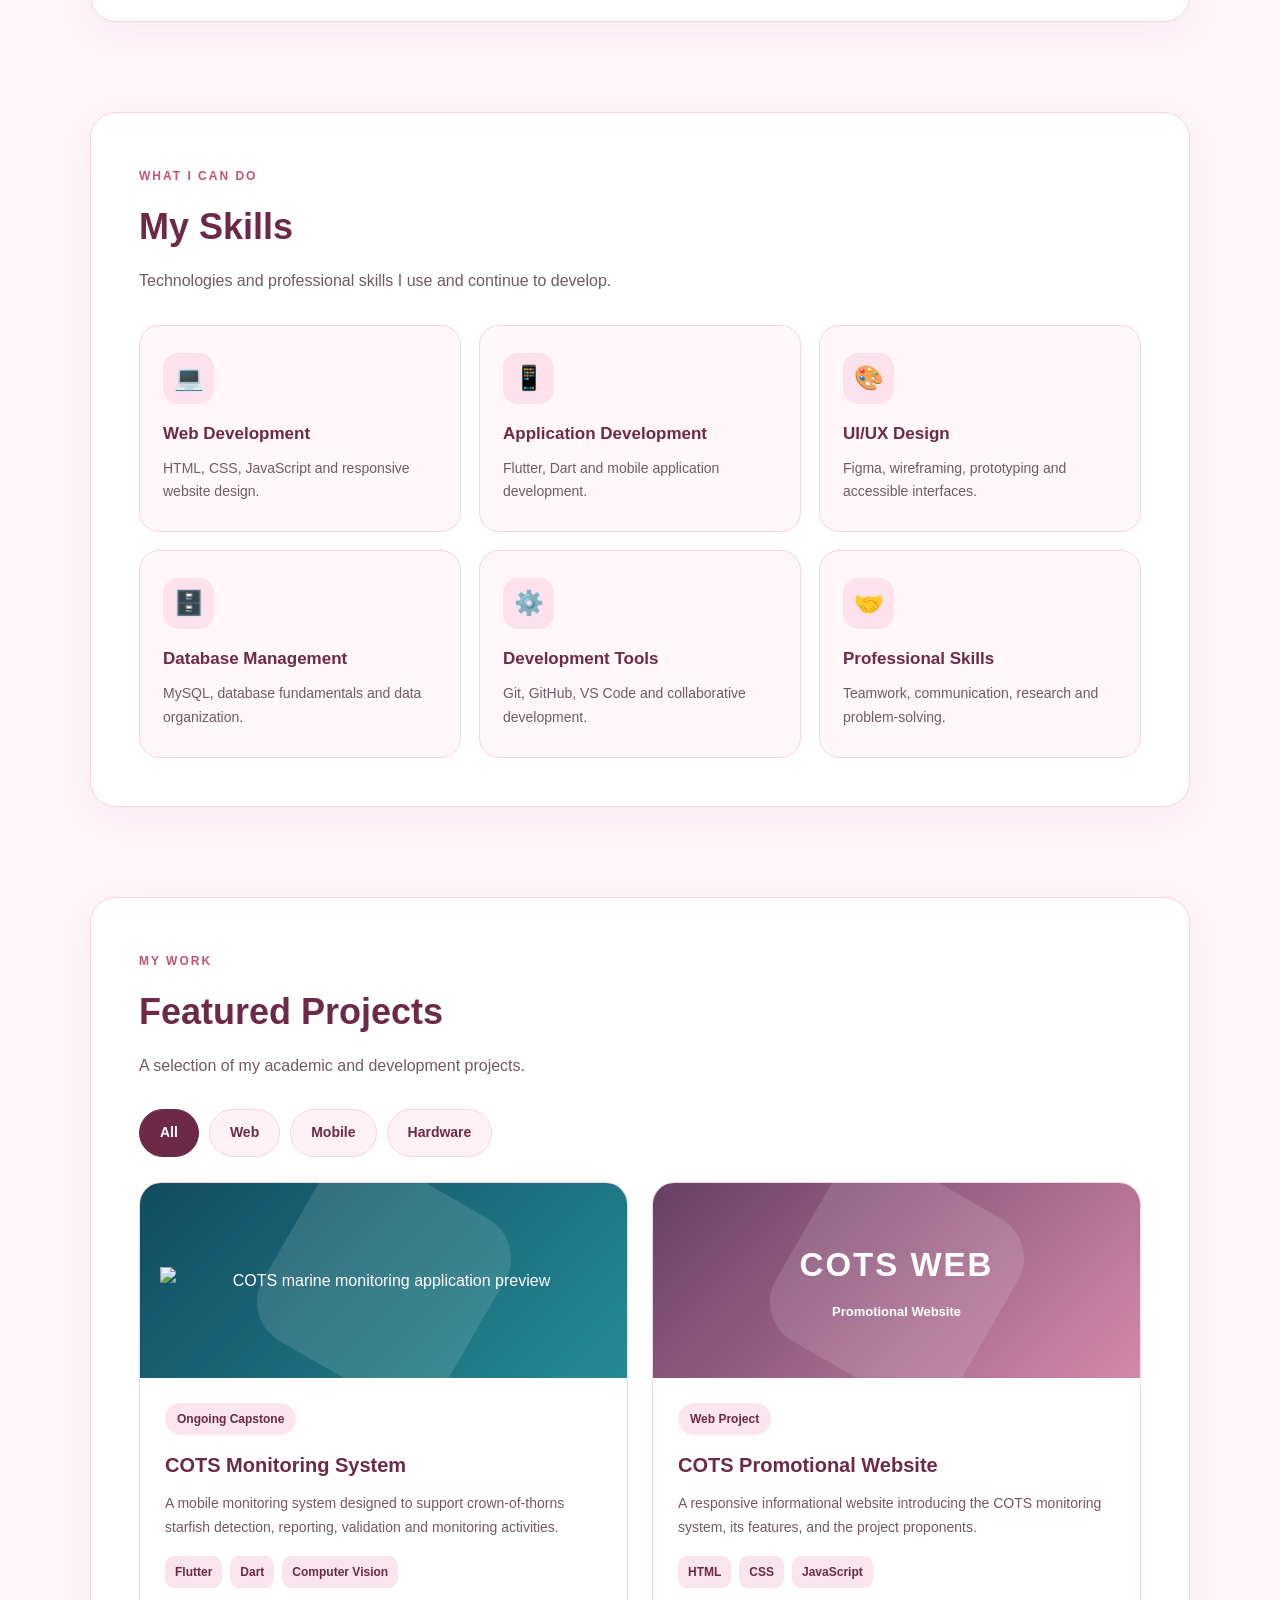
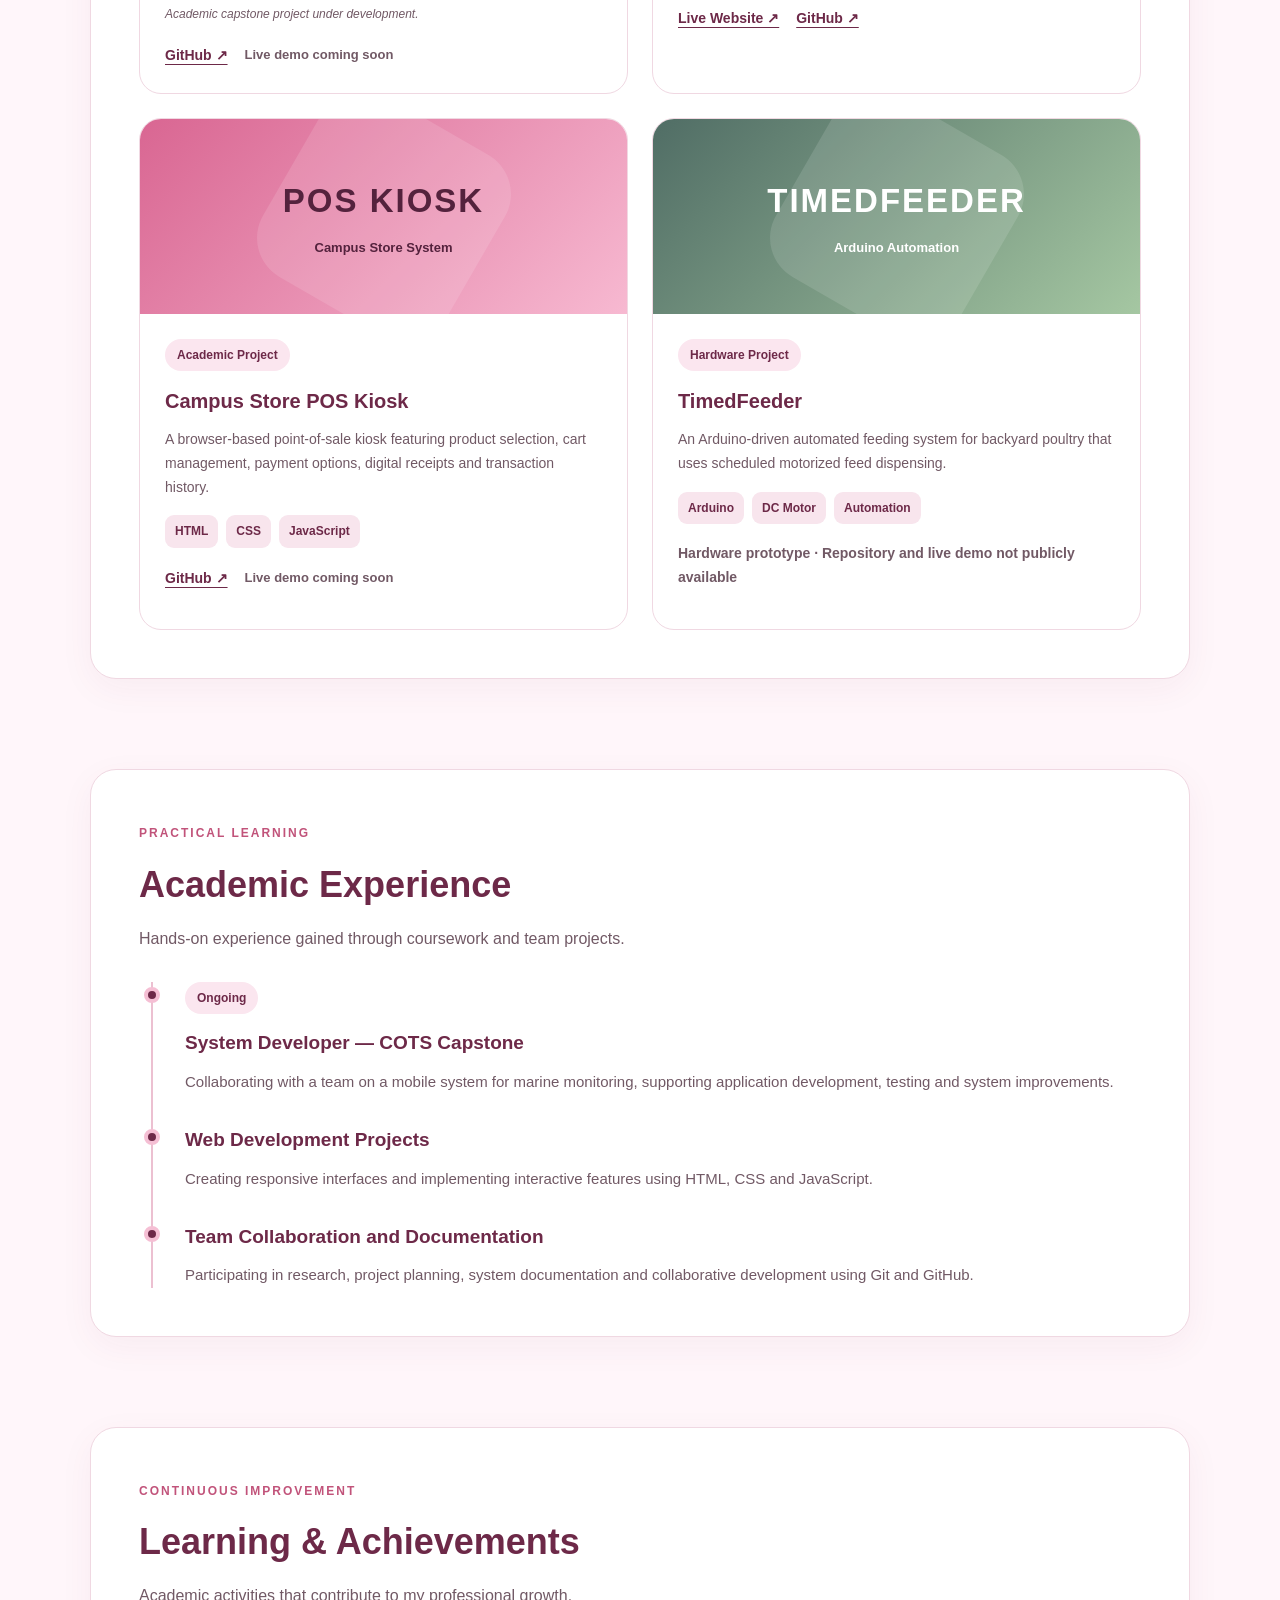
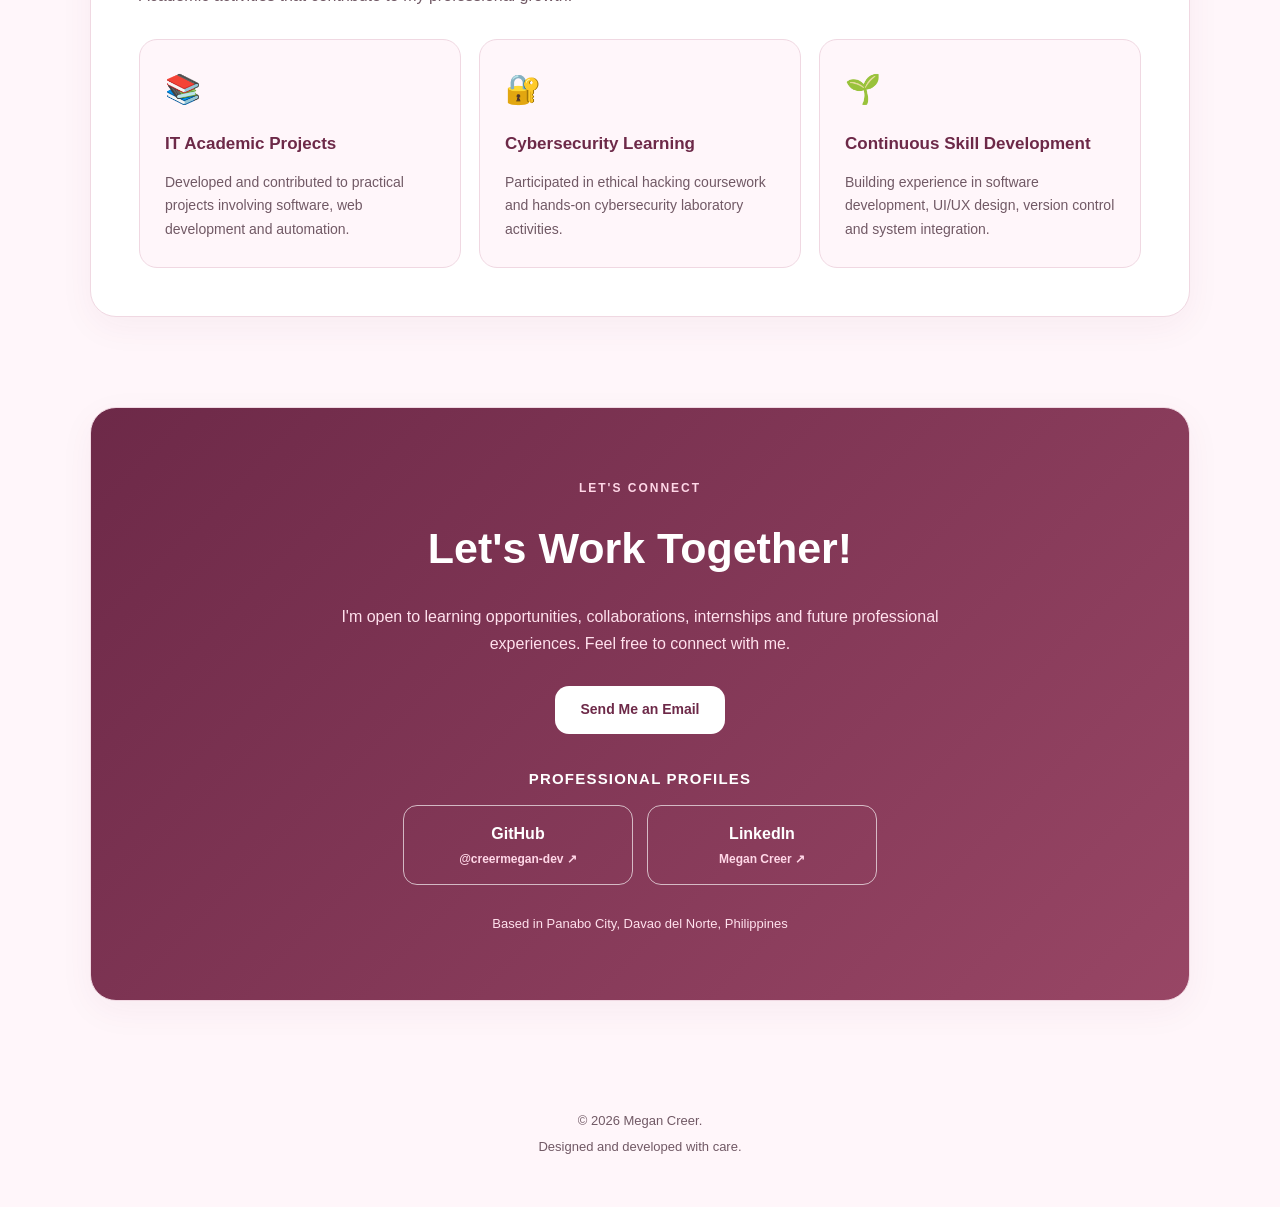
==== commit 0574139e: "Add professional social profile links" ====
--- a/New cv/index.html
+++ b/New cv/index.html
@@ -393,27 +393,34 @@
           future professional experiences. Feel free to connect with me.
         </p>
 
-        <div class="contact-buttons">
+        <div class="contact-buttons contact-action">
           <a class="btn contact-primary" href="mailto:creermegan@gmail.com">
             Send Me an Email
           </a>
-
+        </div>
+
+        <h3 class="social-heading">Professional Profiles</h3>
+        <div class="social-links" aria-label="Professional social profiles">
           <a
-            class="btn contact-secondary"
+            class="social-link"
             href="https://github.com/creermegan-dev"
             target="_blank"
             rel="noopener noreferrer"
+            aria-label="Megan Creer on GitHub (opens in a new tab)"
           >
-            Visit My GitHub ↗
+            <span aria-hidden="true">GitHub</span>
+            <span class="social-handle">@creermegan-dev ↗</span>
           </a>
 
           <a
-            class="btn contact-secondary"
+            class="social-link"
             href="https://www.linkedin.com/in/megan-creer-141213447/"
             target="_blank"
             rel="noopener noreferrer"
+            aria-label="Megan Creer on LinkedIn (opens in a new tab)"
           >
-            Visit My LinkedIn ↗
+            <span aria-hidden="true">LinkedIn</span>
+            <span class="social-handle">Megan Creer ↗</span>
           </a>
         </div>
 
--- a/New cv/style.css
+++ b/New cv/style.css
@@ -793,6 +793,50 @@
   margin: 28px 0;
 }
 
+.contact-action {
+  margin-bottom: 32px;
+}
+
+.social-heading {
+  color: white;
+  font-size: 15px;
+  letter-spacing: 0.08em;
+  text-transform: uppercase;
+}
+
+.social-links {
+  display: grid;
+  grid-template-columns: repeat(2, minmax(0, 230px));
+  justify-content: center;
+  gap: 14px;
+  margin: 14px 0 28px;
+}
+
+.social-link {
+  display: flex;
+  flex-direction: column;
+  gap: 2px;
+  padding: 14px 18px;
+  border: 1px solid rgba(255, 255, 255, 0.65);
+  border-radius: 14px;
+  color: white;
+  font-weight: 700;
+  transition:
+    transform 0.25s ease,
+    background 0.25s ease;
+}
+
+.social-link:hover {
+  background: rgba(255, 255, 255, 0.14);
+  transform: translateY(-3px);
+}
+
+.social-handle {
+  color: #ffd7e7;
+  font-size: 12px;
+  font-weight: 600;
+}
+
 .contact-primary {
   background: white;
   color: var(--burgundy);
@@ -871,6 +915,10 @@
 }
 
 @media (max-width: 600px) {
+
+  .social-links {
+    grid-template-columns: minmax(0, 1fr);
+  }
   .skills-grid,
   .projects-grid,
   .achievement-grid {
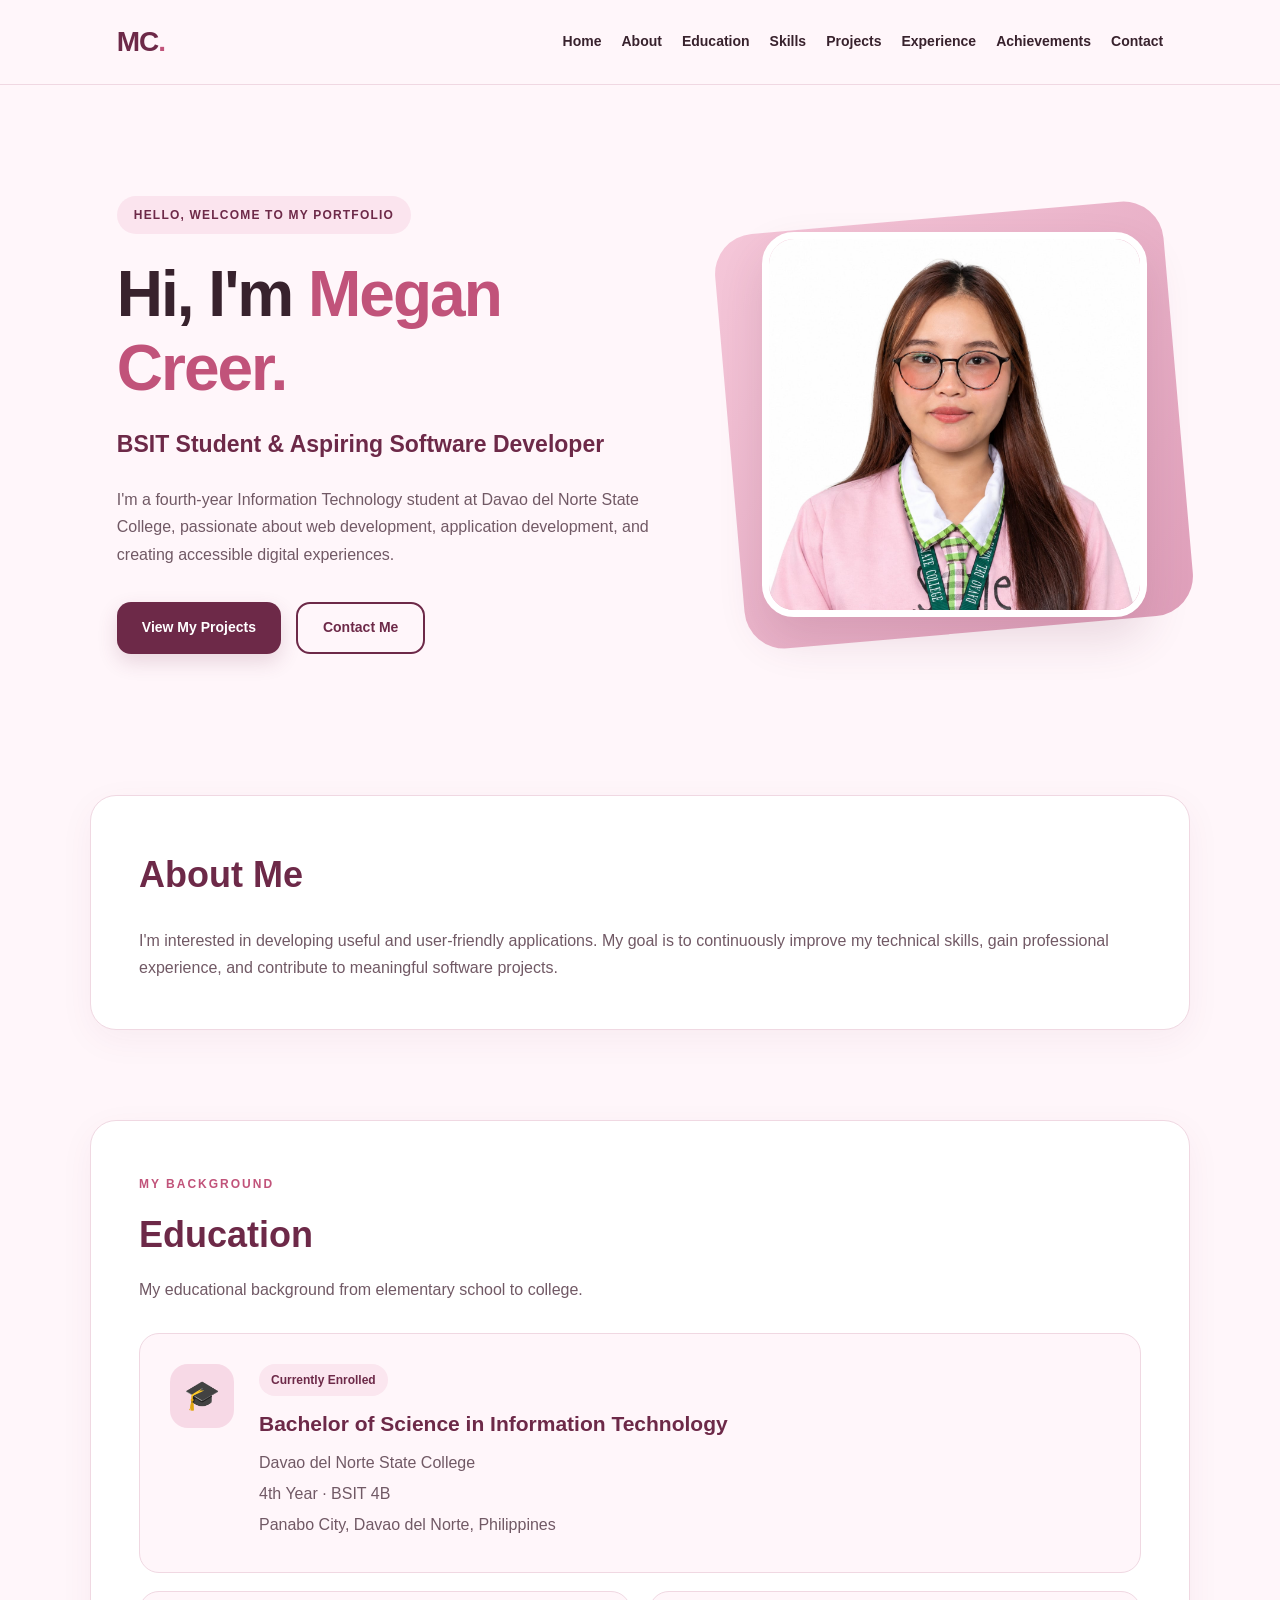
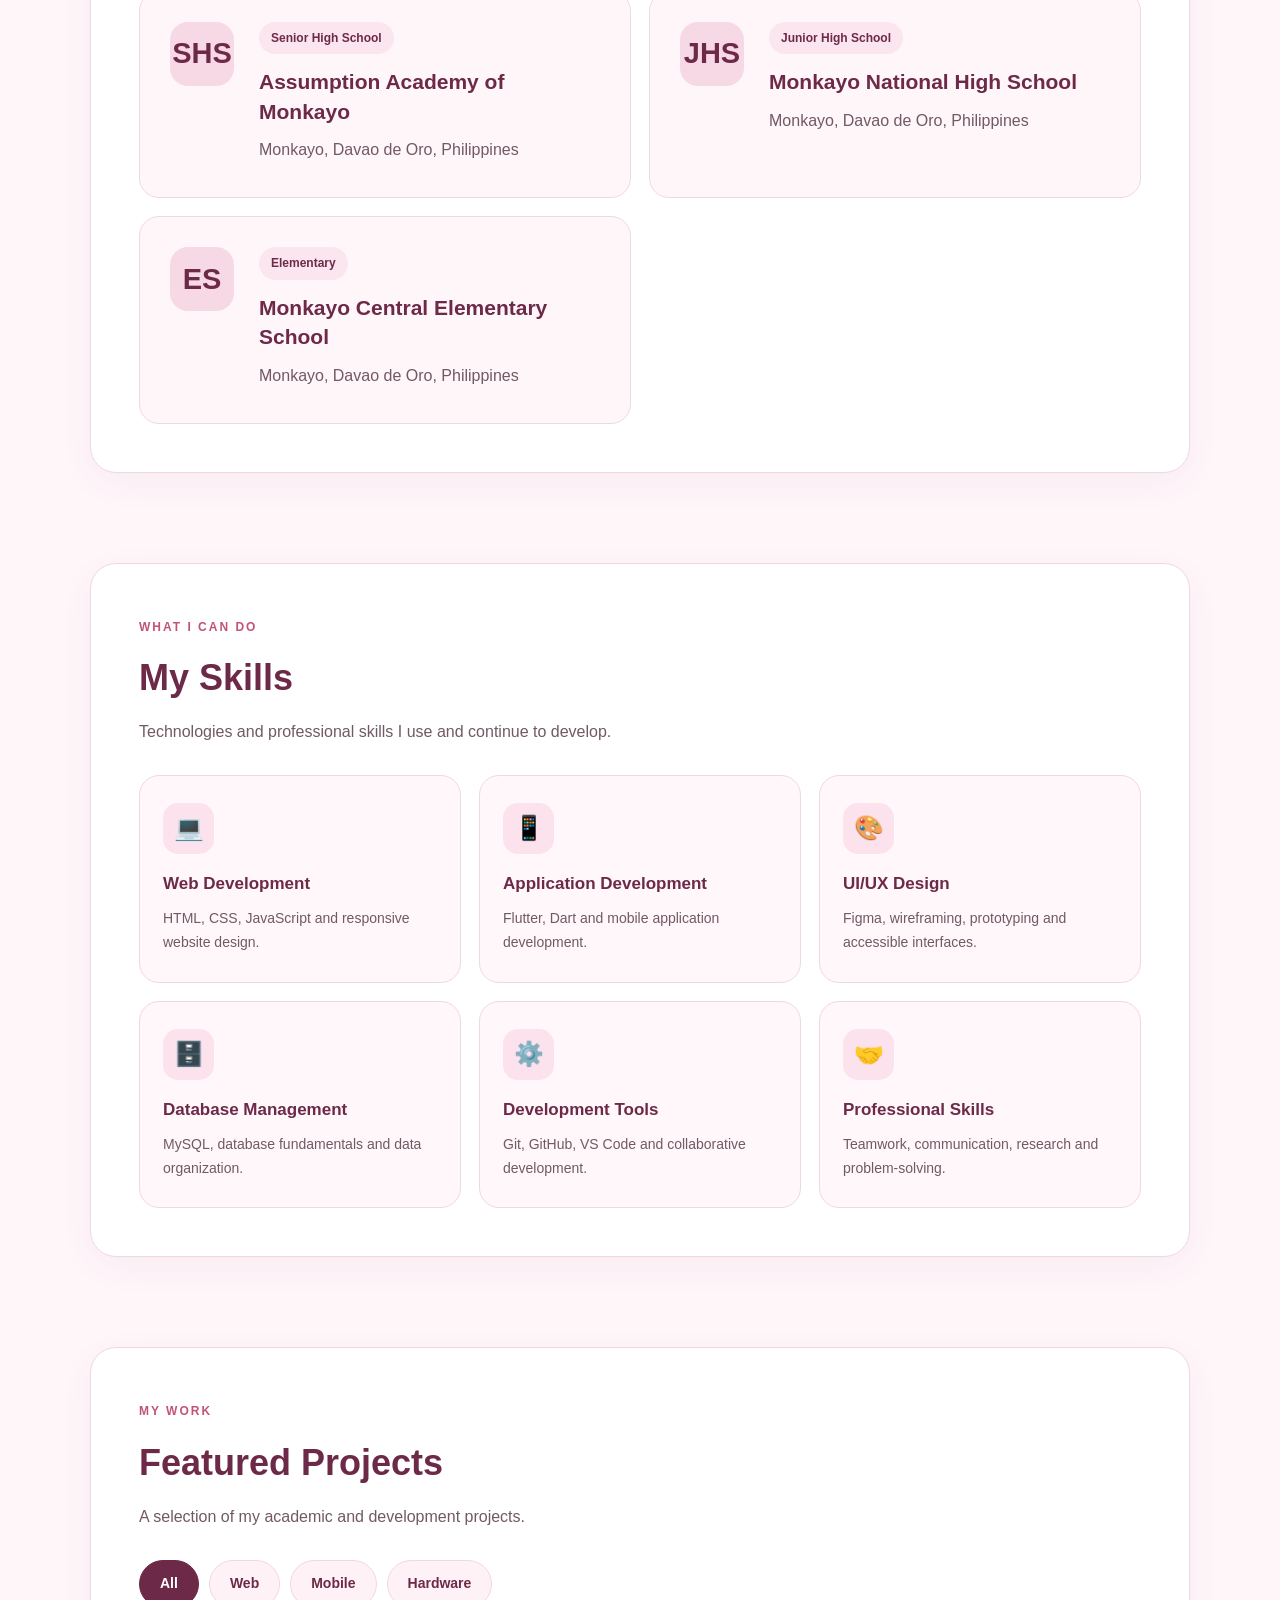
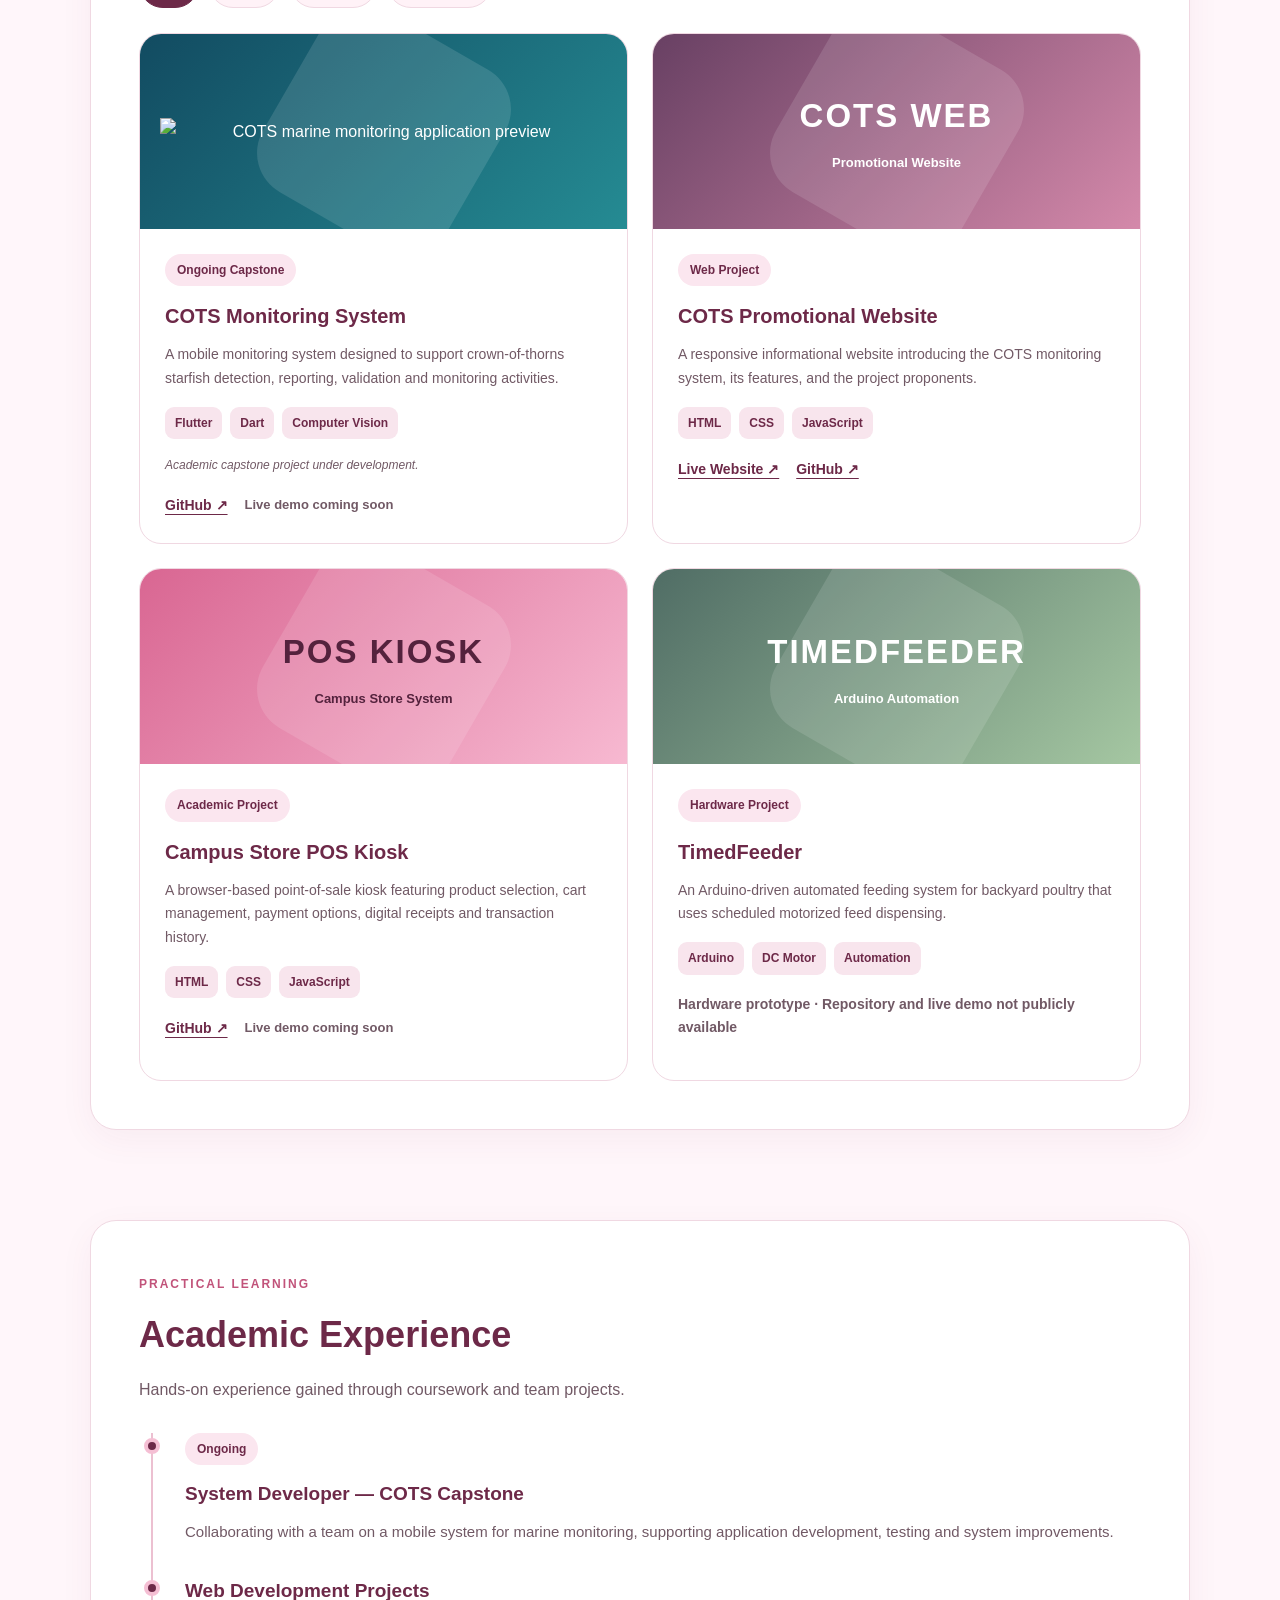
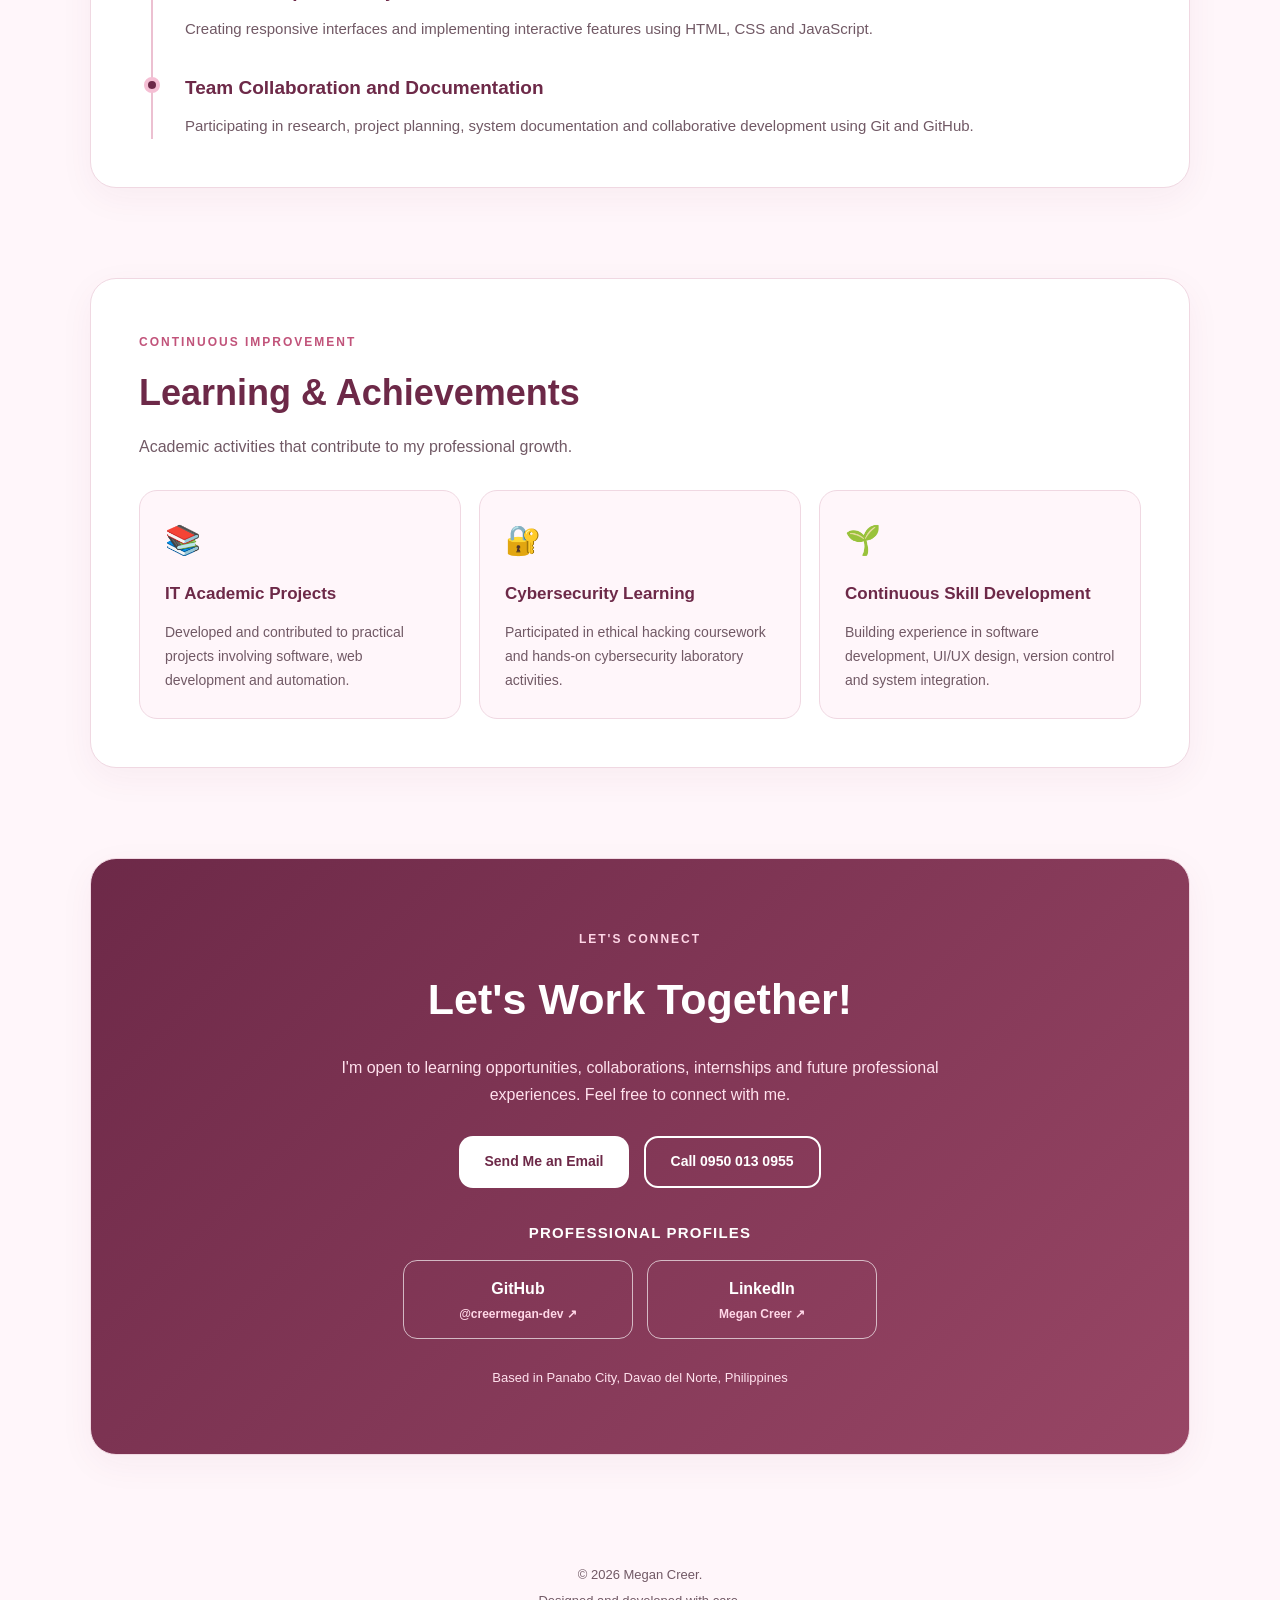
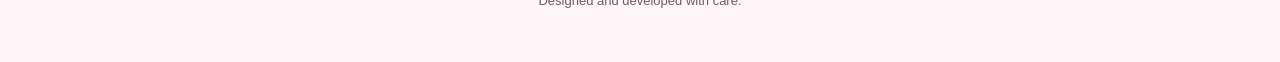
==== commit 6df194f9: "Expand education and complete site navigation" ====
--- a/New cv/index.html
+++ b/New cv/index.html
@@ -19,8 +19,11 @@
         <div class="nav-links">
           <a href="#home">Home</a>
           <a href="#about">About</a>
+          <a href="#education">Education</a>
           <a href="#skills">Skills</a>
           <a href="#projects">Projects</a>
+          <a href="#experience">Experience</a>
+          <a href="#achievements">Achievements</a>
           <a href="#contact">Contact</a>
         </div>
       </nav>
@@ -68,18 +71,47 @@
         <div class="section-heading">
           <span class="section-kicker">MY BACKGROUND</span>
           <h2>Education</h2>
-          <p>My academic journey in information technology.</p>
-        </div>
-
-        <div class="education-card">
-          <div class="education-icon">🎓</div>
-          <div>
-            <span class="info-tag">Currently Enrolled</span>
-            <h3>Bachelor of Science in Information Technology</h3>
-            <p>Davao del Norte State College</p>
-            <p>4th Year · BSIT 4B</p>
-            <p>Panabo City, Davao del Norte, Philippines</p>
-          </div>
+          <p>My educational background from elementary school to college.</p>
+        </div>
+
+        <div class="education-list">
+          <article class="education-card education-current">
+            <div class="education-icon" aria-hidden="true">🎓</div>
+            <div>
+              <span class="info-tag">Currently Enrolled</span>
+              <h3>Bachelor of Science in Information Technology</h3>
+              <p>Davao del Norte State College</p>
+              <p>4th Year · BSIT 4B</p>
+              <p>Panabo City, Davao del Norte, Philippines</p>
+            </div>
+          </article>
+
+          <article class="education-card">
+            <div class="education-icon" aria-hidden="true">SHS</div>
+            <div>
+              <span class="info-tag">Senior High School</span>
+              <h3>Assumption Academy of Monkayo</h3>
+              <p>Monkayo, Davao de Oro, Philippines</p>
+            </div>
+          </article>
+
+          <article class="education-card">
+            <div class="education-icon" aria-hidden="true">JHS</div>
+            <div>
+              <span class="info-tag">Junior High School</span>
+              <h3>Monkayo National High School</h3>
+              <p>Monkayo, Davao de Oro, Philippines</p>
+            </div>
+          </article>
+
+          <article class="education-card">
+            <div class="education-icon" aria-hidden="true">ES</div>
+            <div>
+              <span class="info-tag">Elementary</span>
+              <h3>Monkayo Central Elementary School</h3>
+              <p>Monkayo, Davao de Oro, Philippines</p>
+            </div>
+          </article>
         </div>
       </section>
 
@@ -397,6 +429,9 @@
           <a class="btn contact-primary" href="mailto:creermegan@gmail.com">
             Send Me an Email
           </a>
+          <a class="btn contact-secondary" href="tel:+639500130955">
+            Call 0950 013 0955
+          </a>
         </div>
 
         <h3 class="social-heading">Professional Profiles</h3>
--- a/New cv/style.css
+++ b/New cv/style.css
@@ -73,7 +73,9 @@
 .nav-links {
   display: flex;
   align-items: center;
-  gap: 28px;
+  justify-content: flex-end;
+  flex-wrap: wrap;
+  gap: 10px 20px;
 }
 
 .nav-links a {
@@ -411,6 +413,12 @@
 }
 
 /* ===== EDUCATION ===== */
+.education-list {
+  display: grid;
+  grid-template-columns: repeat(2, minmax(0, 1fr));
+  gap: 18px;
+}
+
 .education-card {
   display: flex;
   align-items: flex-start;
@@ -419,6 +427,10 @@
   border: 1px solid var(--border);
   padding: 30px;
   border-radius: 20px;
+}
+
+.education-current {
+  grid-column: 1 / -1;
 }
 
 .education-icon {
@@ -430,6 +442,8 @@
   display: grid;
   place-items: center;
   font-size: 29px;
+  color: var(--burgundy);
+  font-weight: 800;
 }
 
 .education-card h3 {
@@ -908,6 +922,14 @@
 
 /* ===== RESPONSIVE LAYOUT ===== */
 @media (max-width: 850px) {
+  .education-list {
+    grid-template-columns: 1fr;
+  }
+
+  .education-current {
+    grid-column: auto;
+  }
+
   .skills-grid,
   .achievement-grid {
     grid-template-columns: repeat(2, minmax(0, 1fr));
@@ -915,10 +937,10 @@
 }
 
 @media (max-width: 600px) {
-
   .social-links {
     grid-template-columns: minmax(0, 1fr);
   }
+
   .skills-grid,
   .projects-grid,
   .achievement-grid {
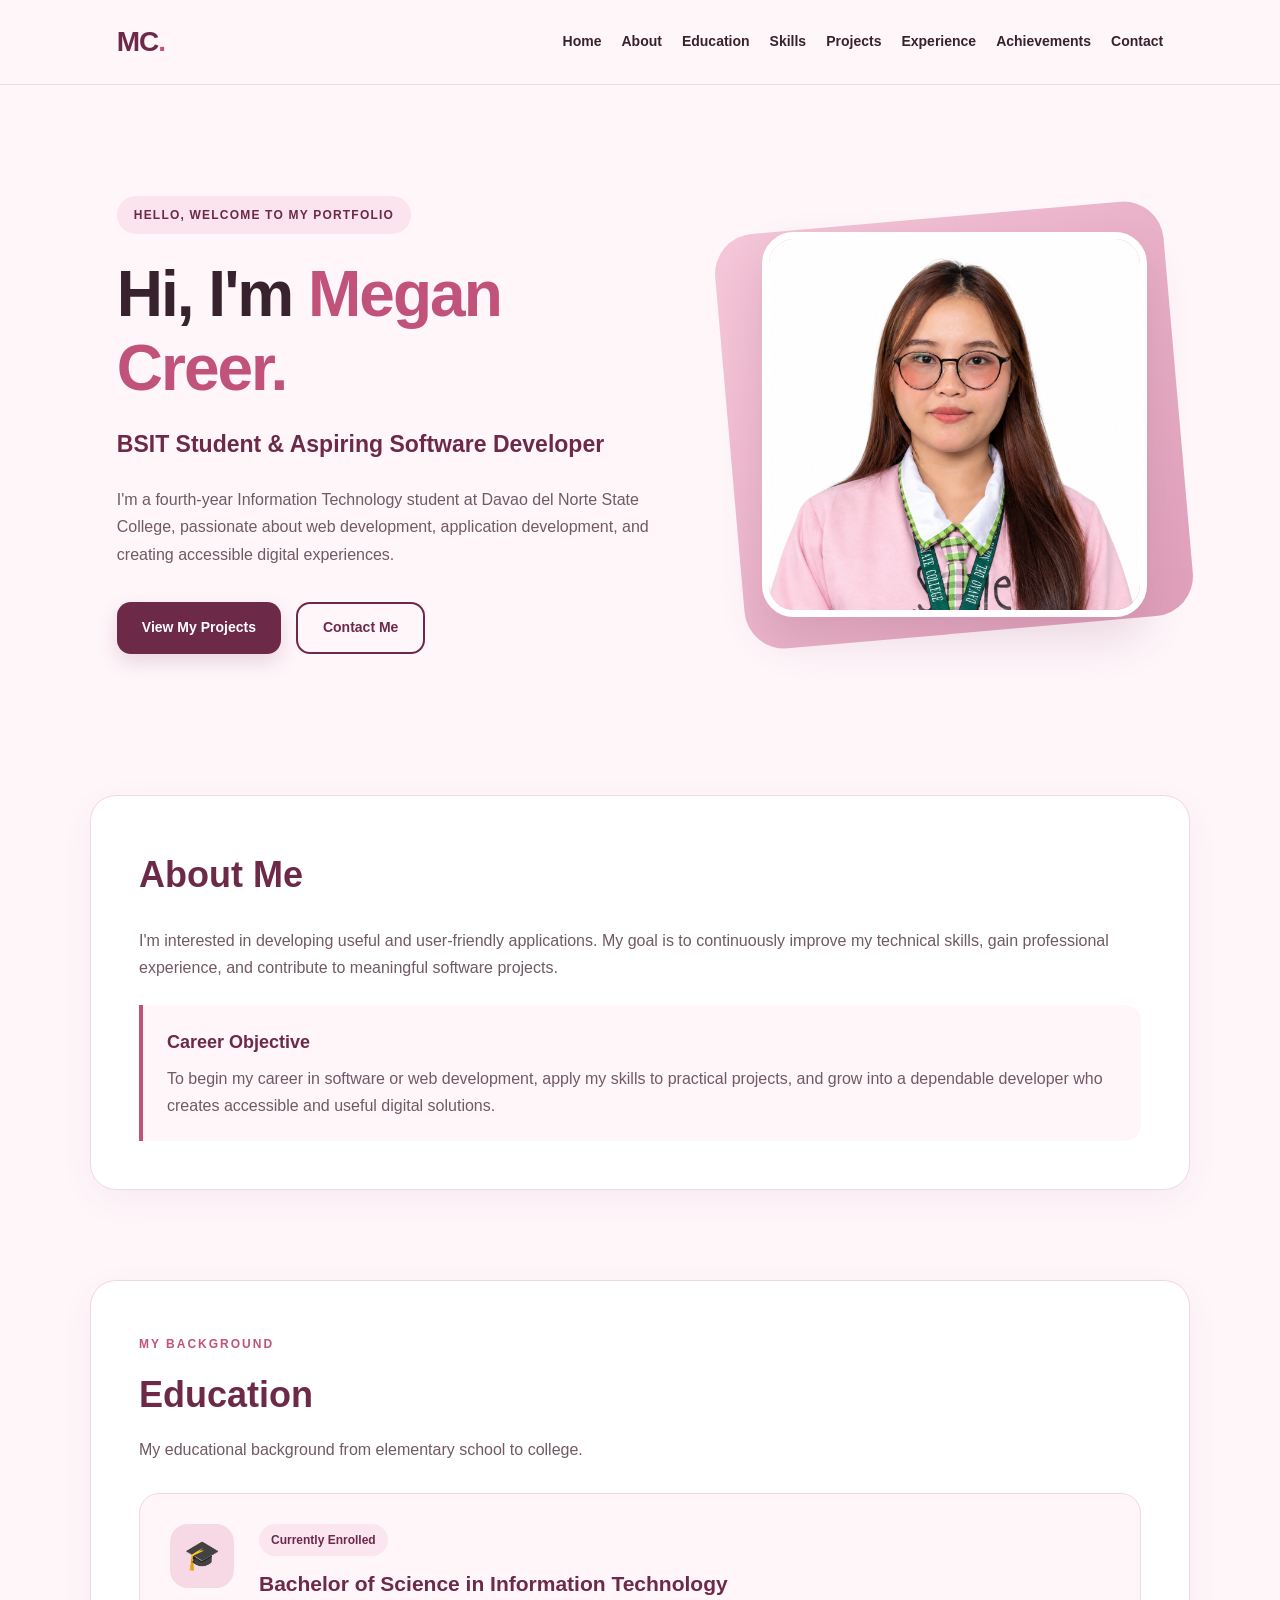
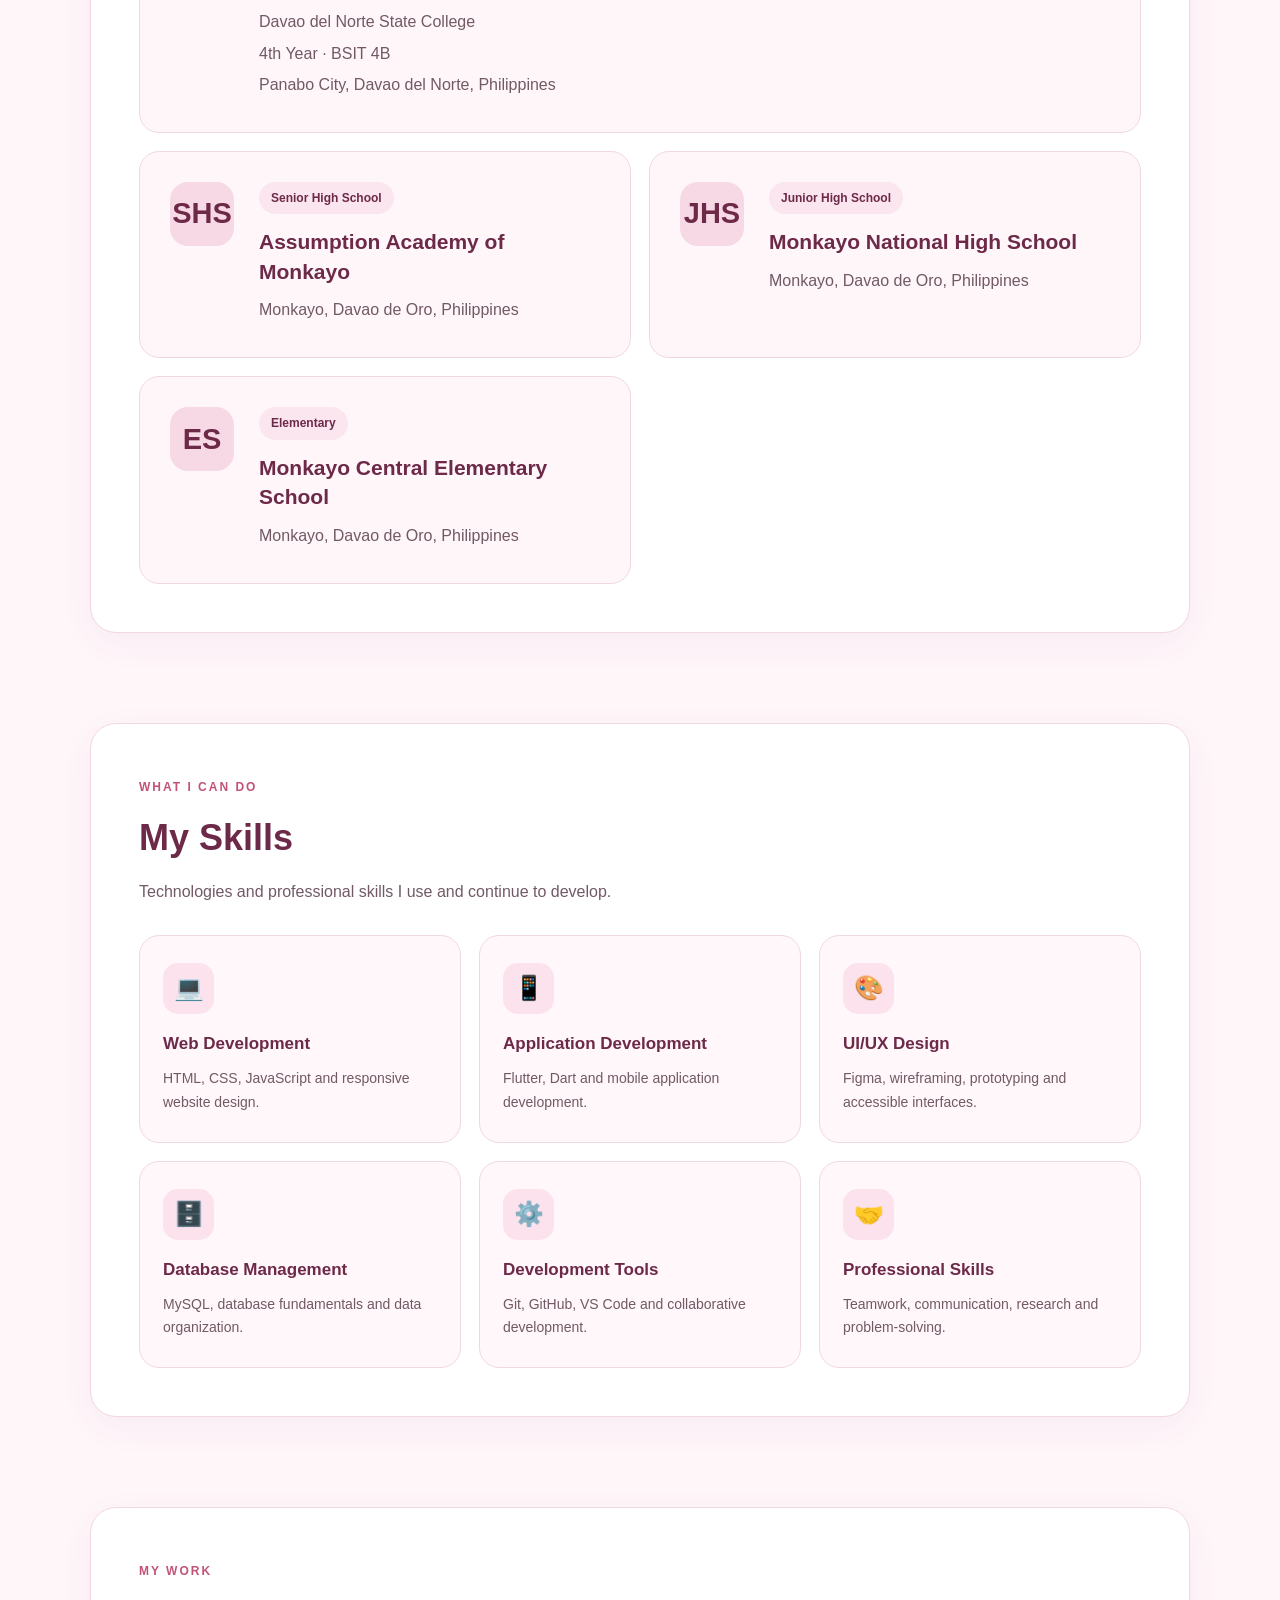
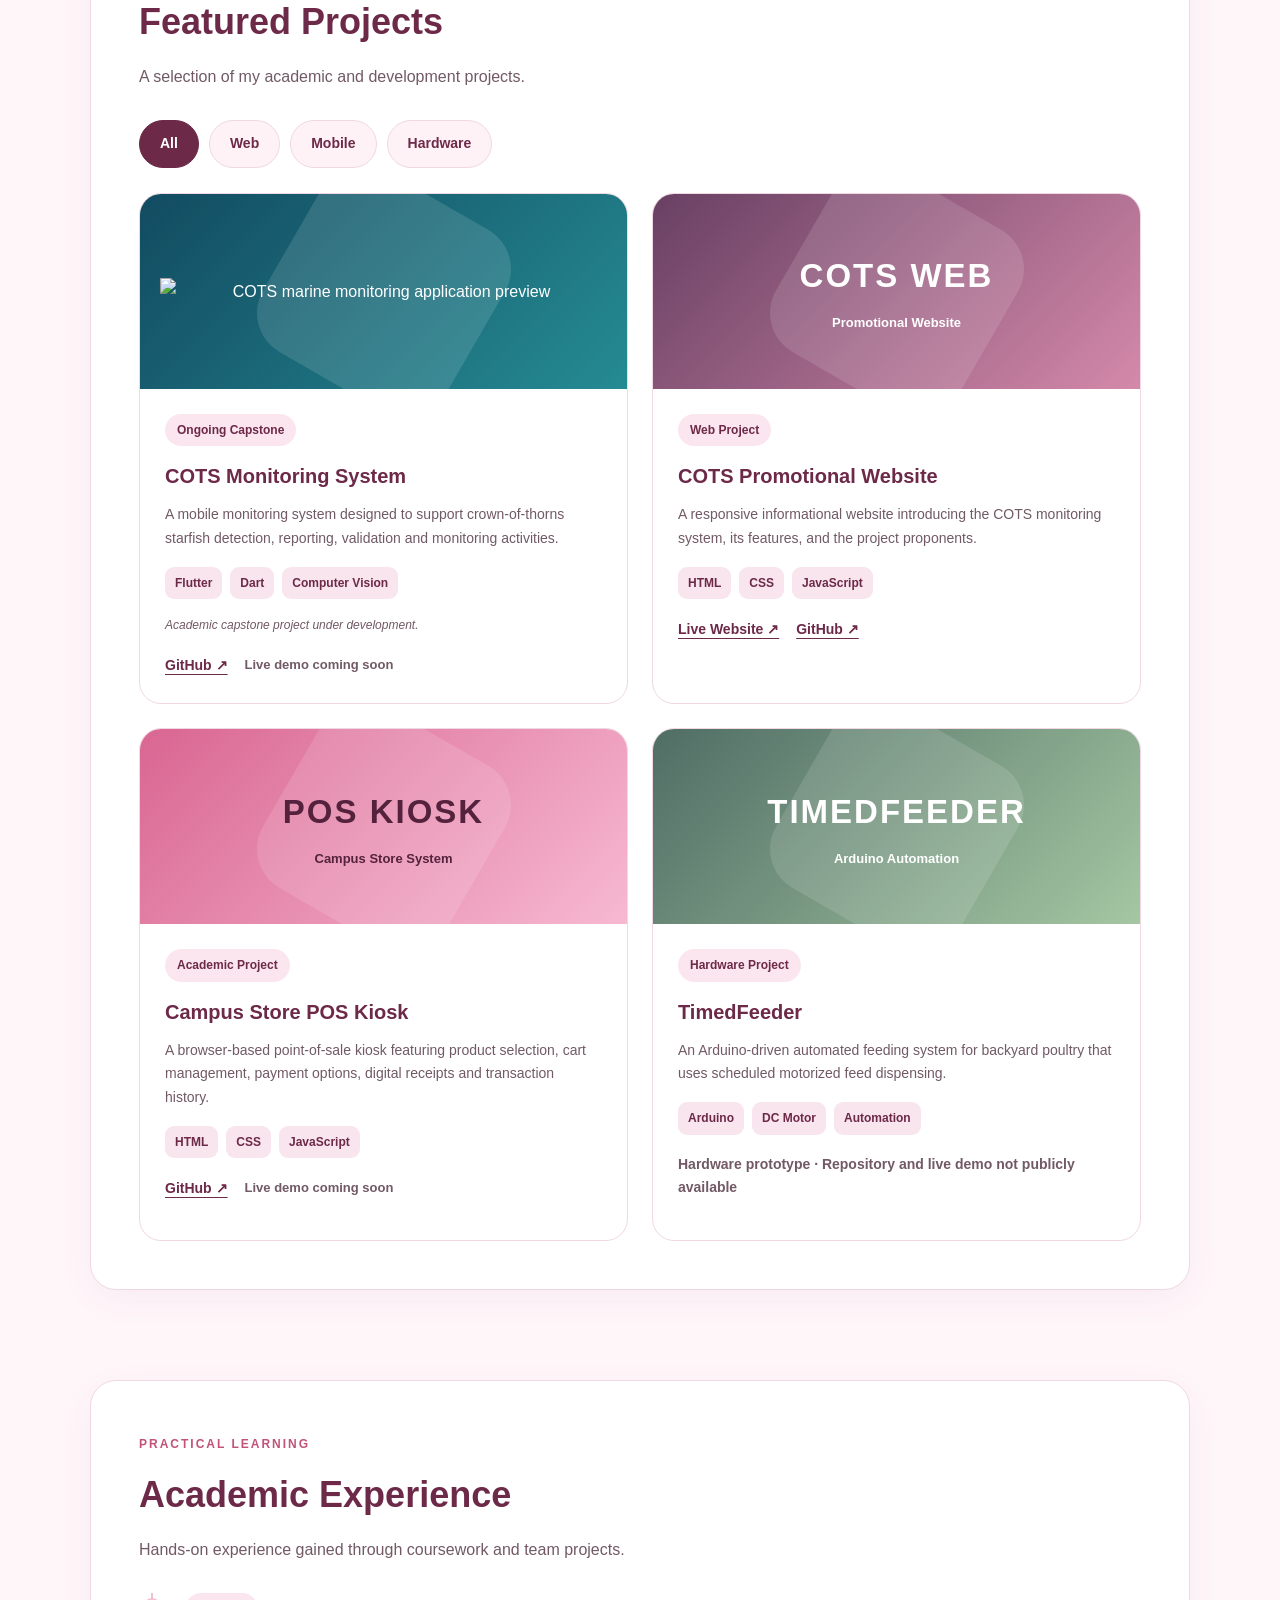
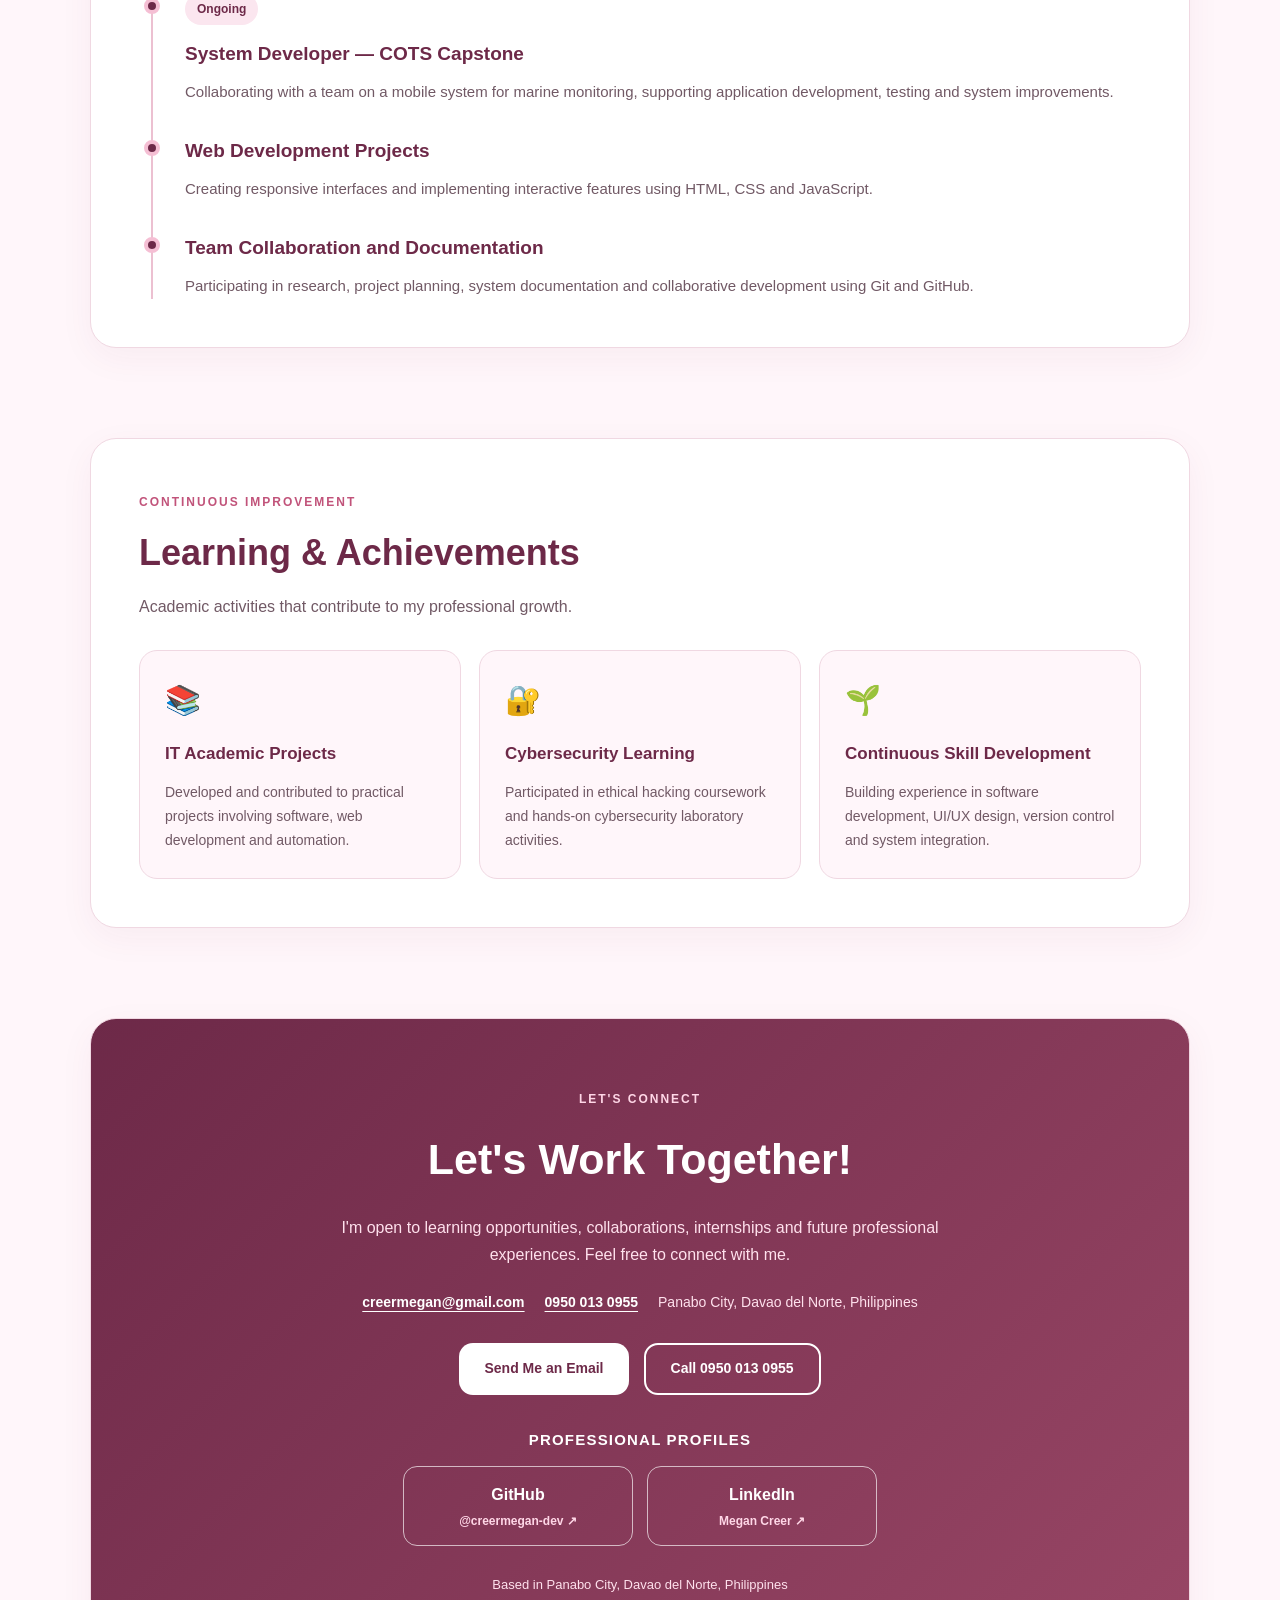
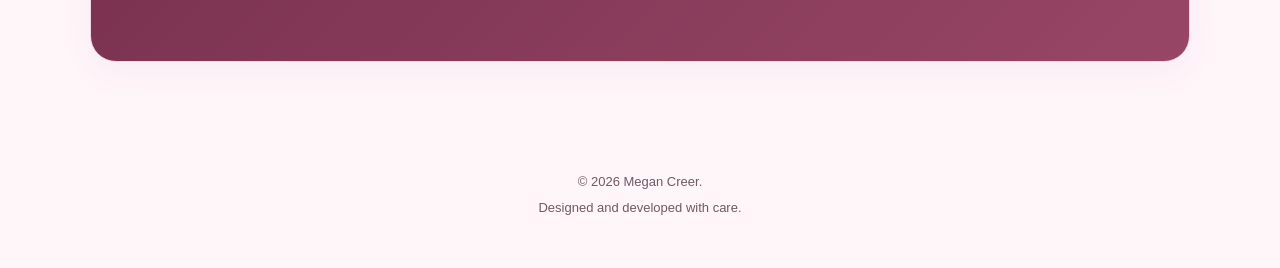
==== commit 5eb1bc96: "Promote completed CV portfolio to deployment root" ====
--- a/New cv/index.html
+++ b/New cv/index.html
@@ -64,6 +64,15 @@
           goal is to continuously improve my technical skills, gain professional
           experience, and contribute to meaningful software projects.
         </p>
+
+        <div class="career-objective">
+          <h3>Career Objective</h3>
+          <p>
+            To begin my career in software or web development, apply my skills
+            to practical projects, and grow into a dependable developer who
+            creates accessible and useful digital solutions.
+          </p>
+        </div>
       </section>
 
       <!-- EDUCATION -->
@@ -425,6 +434,12 @@
           future professional experiences. Feel free to connect with me.
         </p>
 
+        <address class="contact-details">
+          <a href="mailto:creermegan@gmail.com">creermegan@gmail.com</a>
+          <a href="tel:+639500130955">0950 013 0955</a>
+          <span>Panabo City, Davao del Norte, Philippines</span>
+        </address>
+
         <div class="contact-buttons contact-action">
           <a class="btn contact-primary" href="mailto:creermegan@gmail.com">
             Send Me an Email
--- a/New cv/style.css
+++ b/New cv/style.css
@@ -245,6 +245,20 @@
   font-size: 16px;
 }
 
+.career-objective {
+  margin-top: 24px;
+  padding: 22px 24px;
+  border-left: 4px solid var(--rose);
+  border-radius: 0 16px 16px 0;
+  background: var(--blush);
+}
+
+.career-objective h3 {
+  margin-bottom: 7px;
+  color: var(--burgundy);
+  font-size: 18px;
+}
+
 /* ===== ACCESSIBILITY ===== */
 a:focus-visible {
   outline: 3px solid var(--rose);
@@ -805,6 +819,24 @@
   flex-wrap: wrap;
   gap: 15px;
   margin: 28px 0;
+}
+
+.contact-details {
+  display: flex;
+  justify-content: center;
+  flex-wrap: wrap;
+  gap: 8px 20px;
+  margin: 0 auto 25px;
+  color: #ffe1ed;
+  font-size: 14px;
+  font-style: normal;
+}
+
+.contact-details a {
+  color: white;
+  font-weight: 700;
+  text-decoration: underline;
+  text-underline-offset: 4px;
 }
 
 .contact-action {
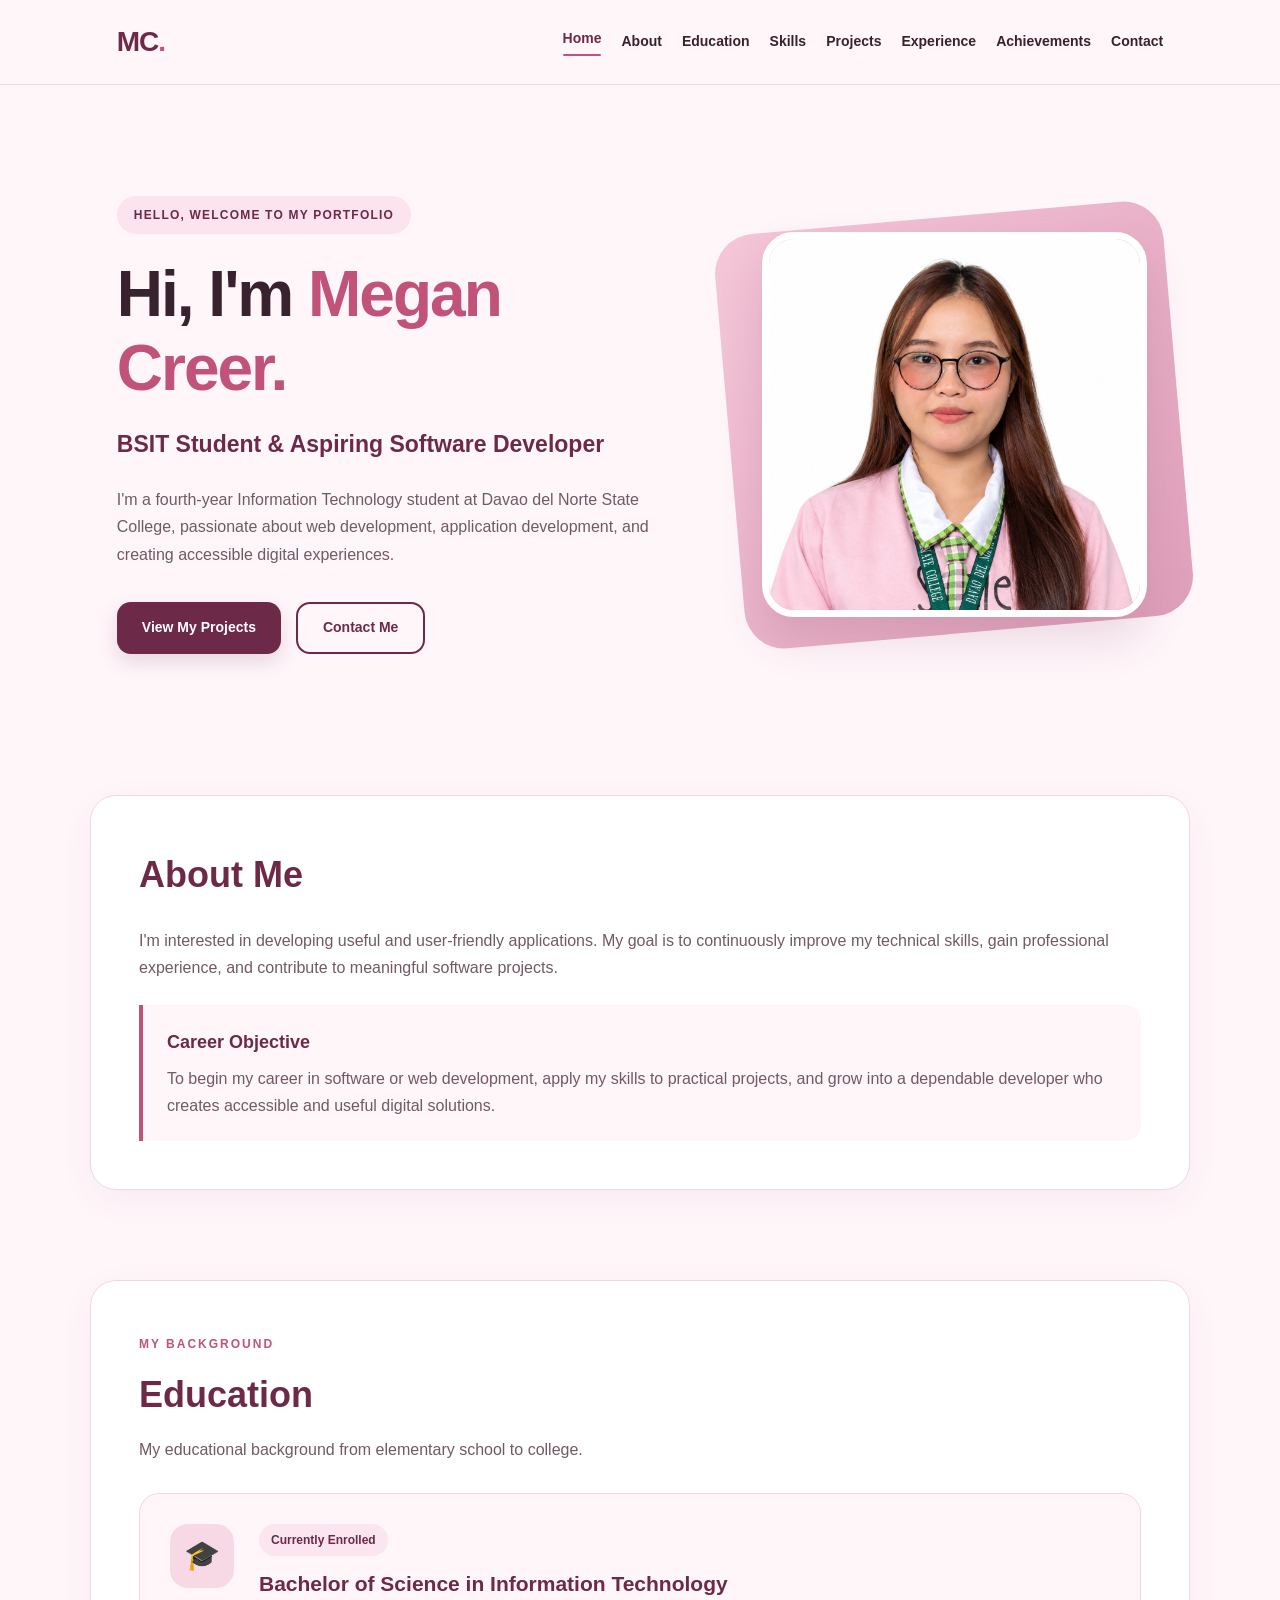
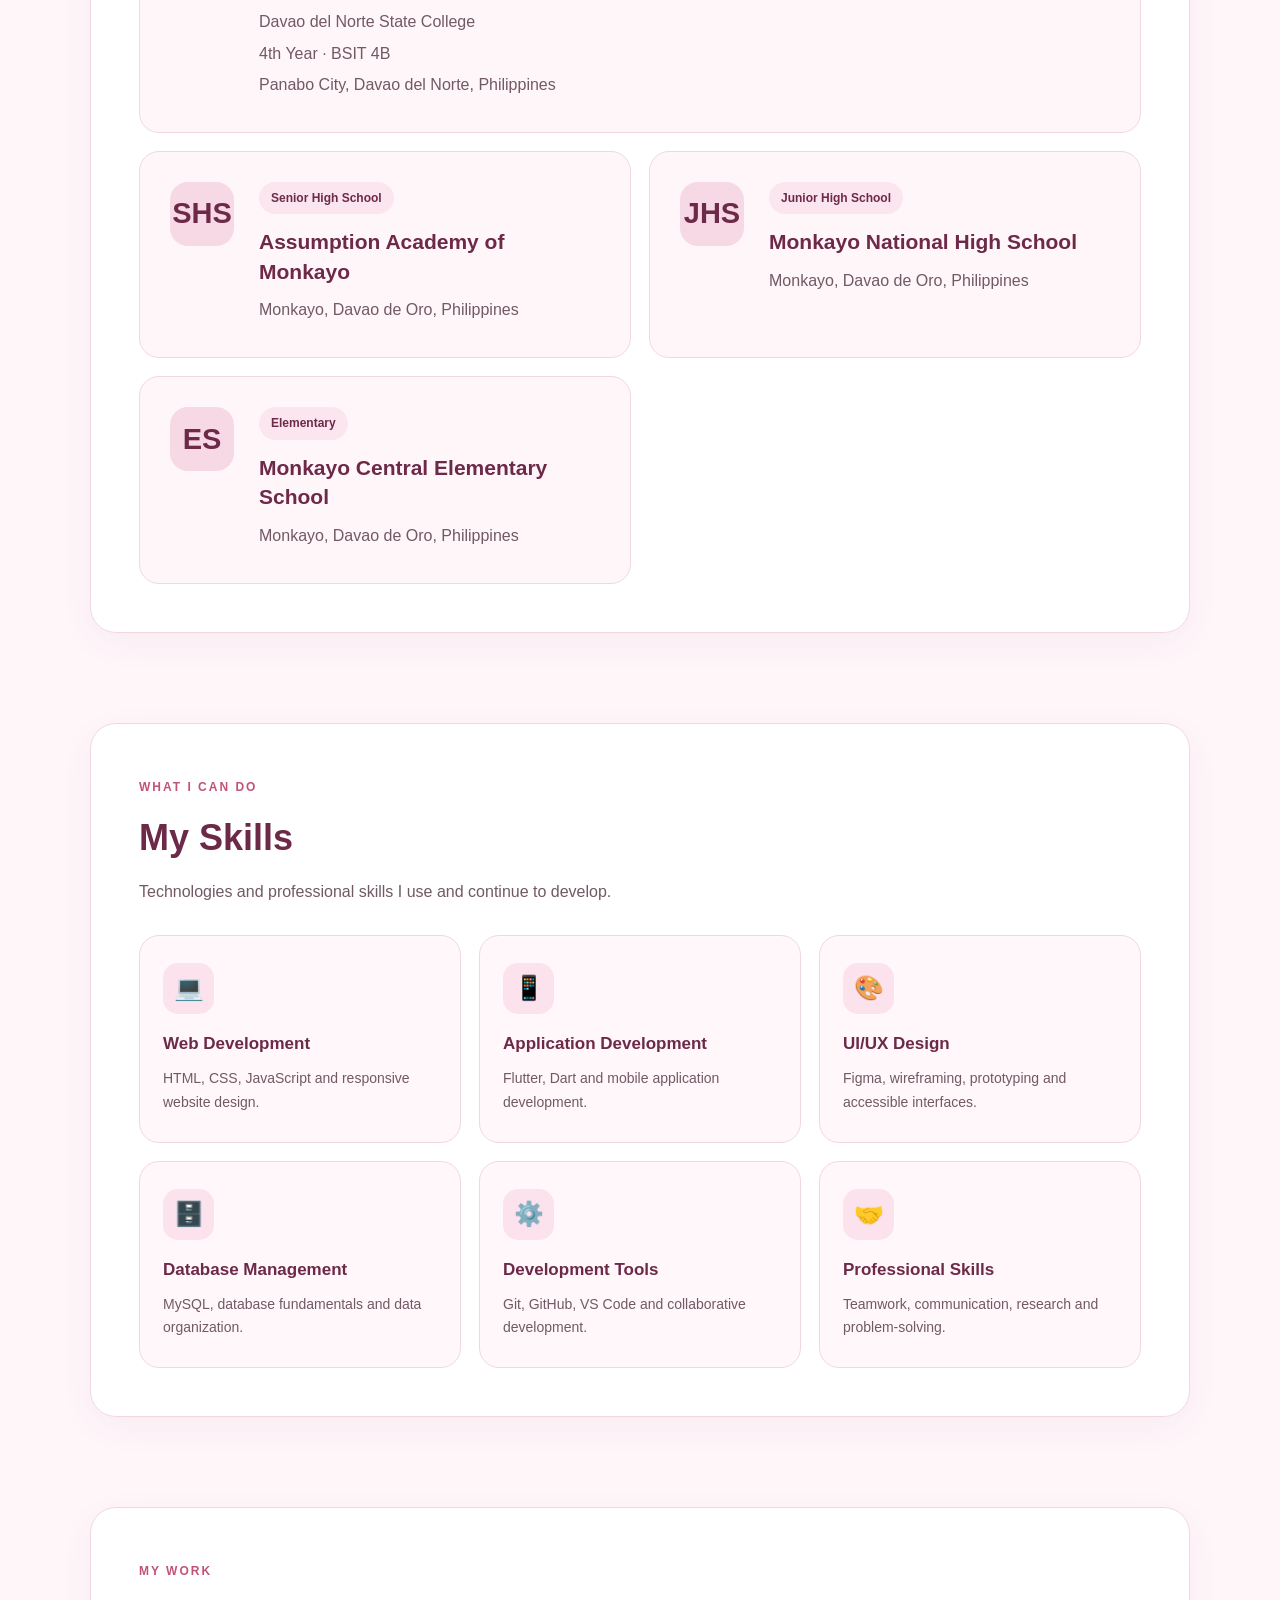
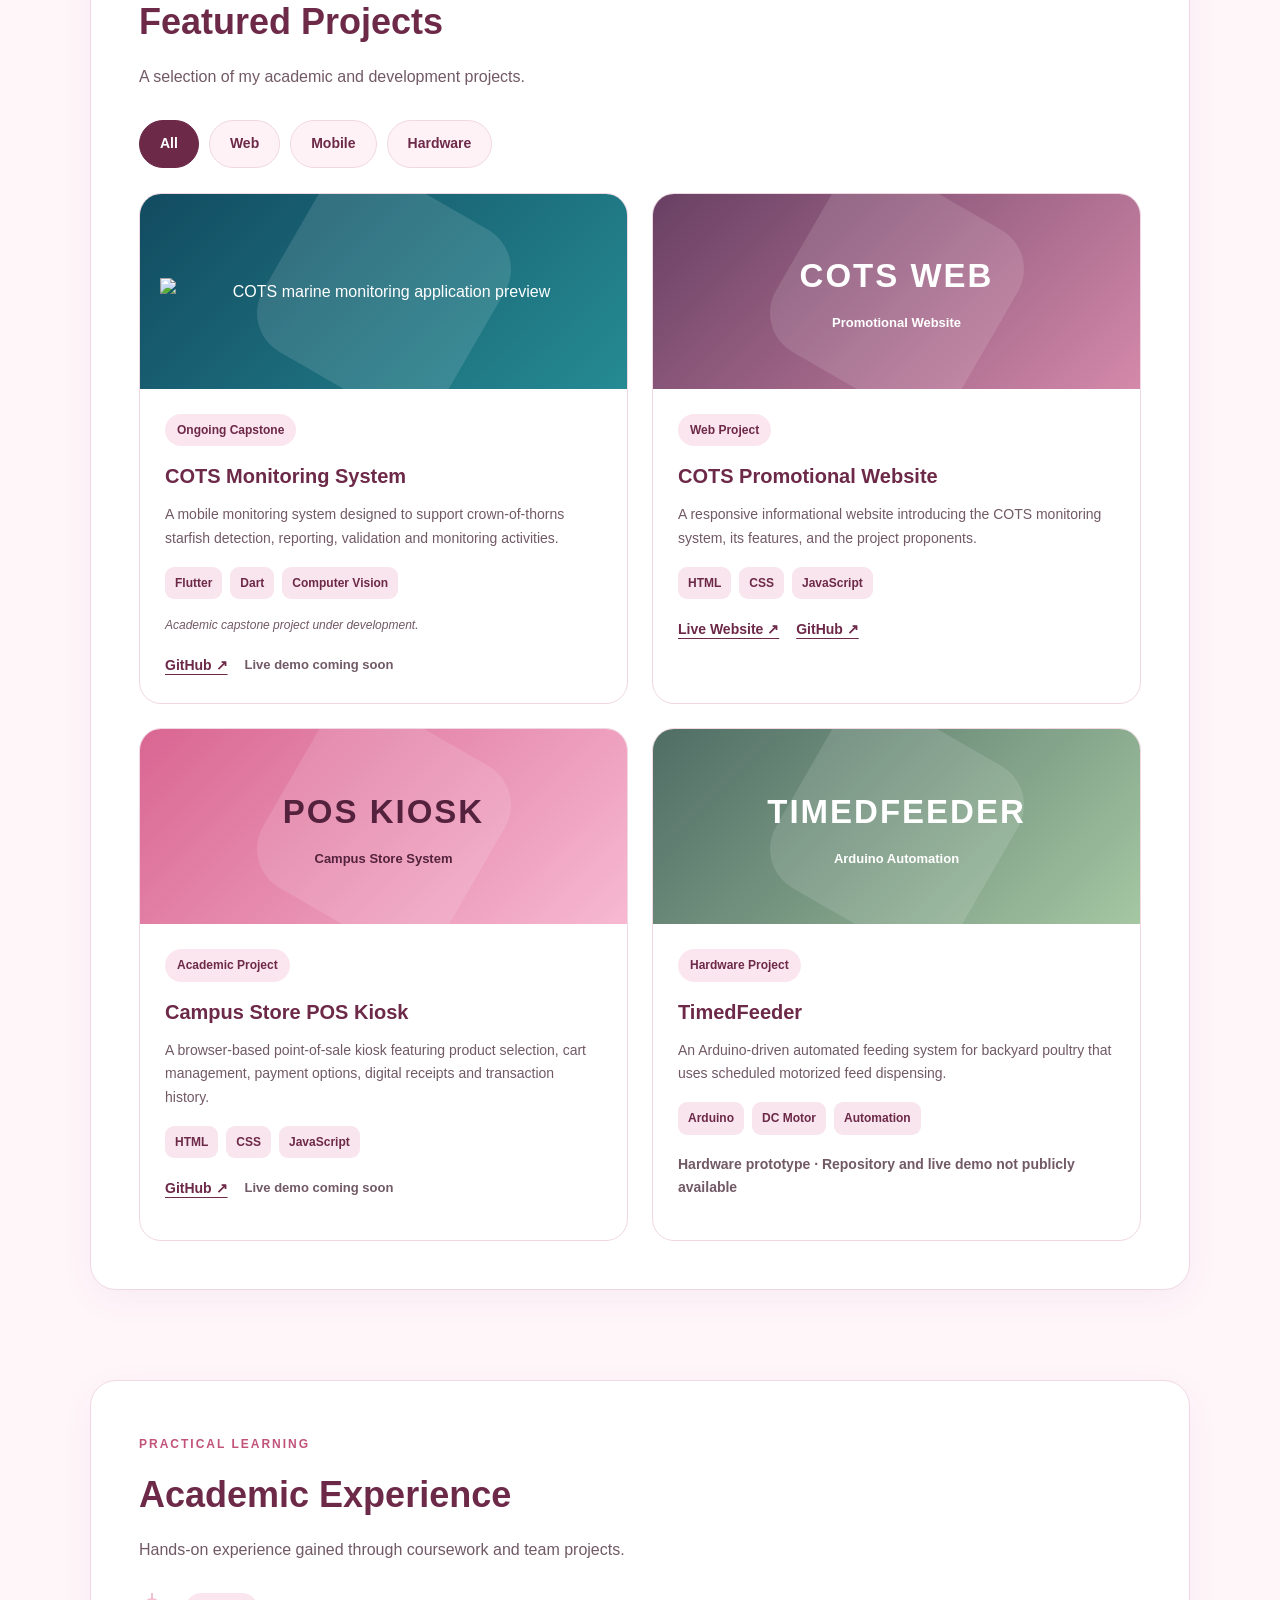
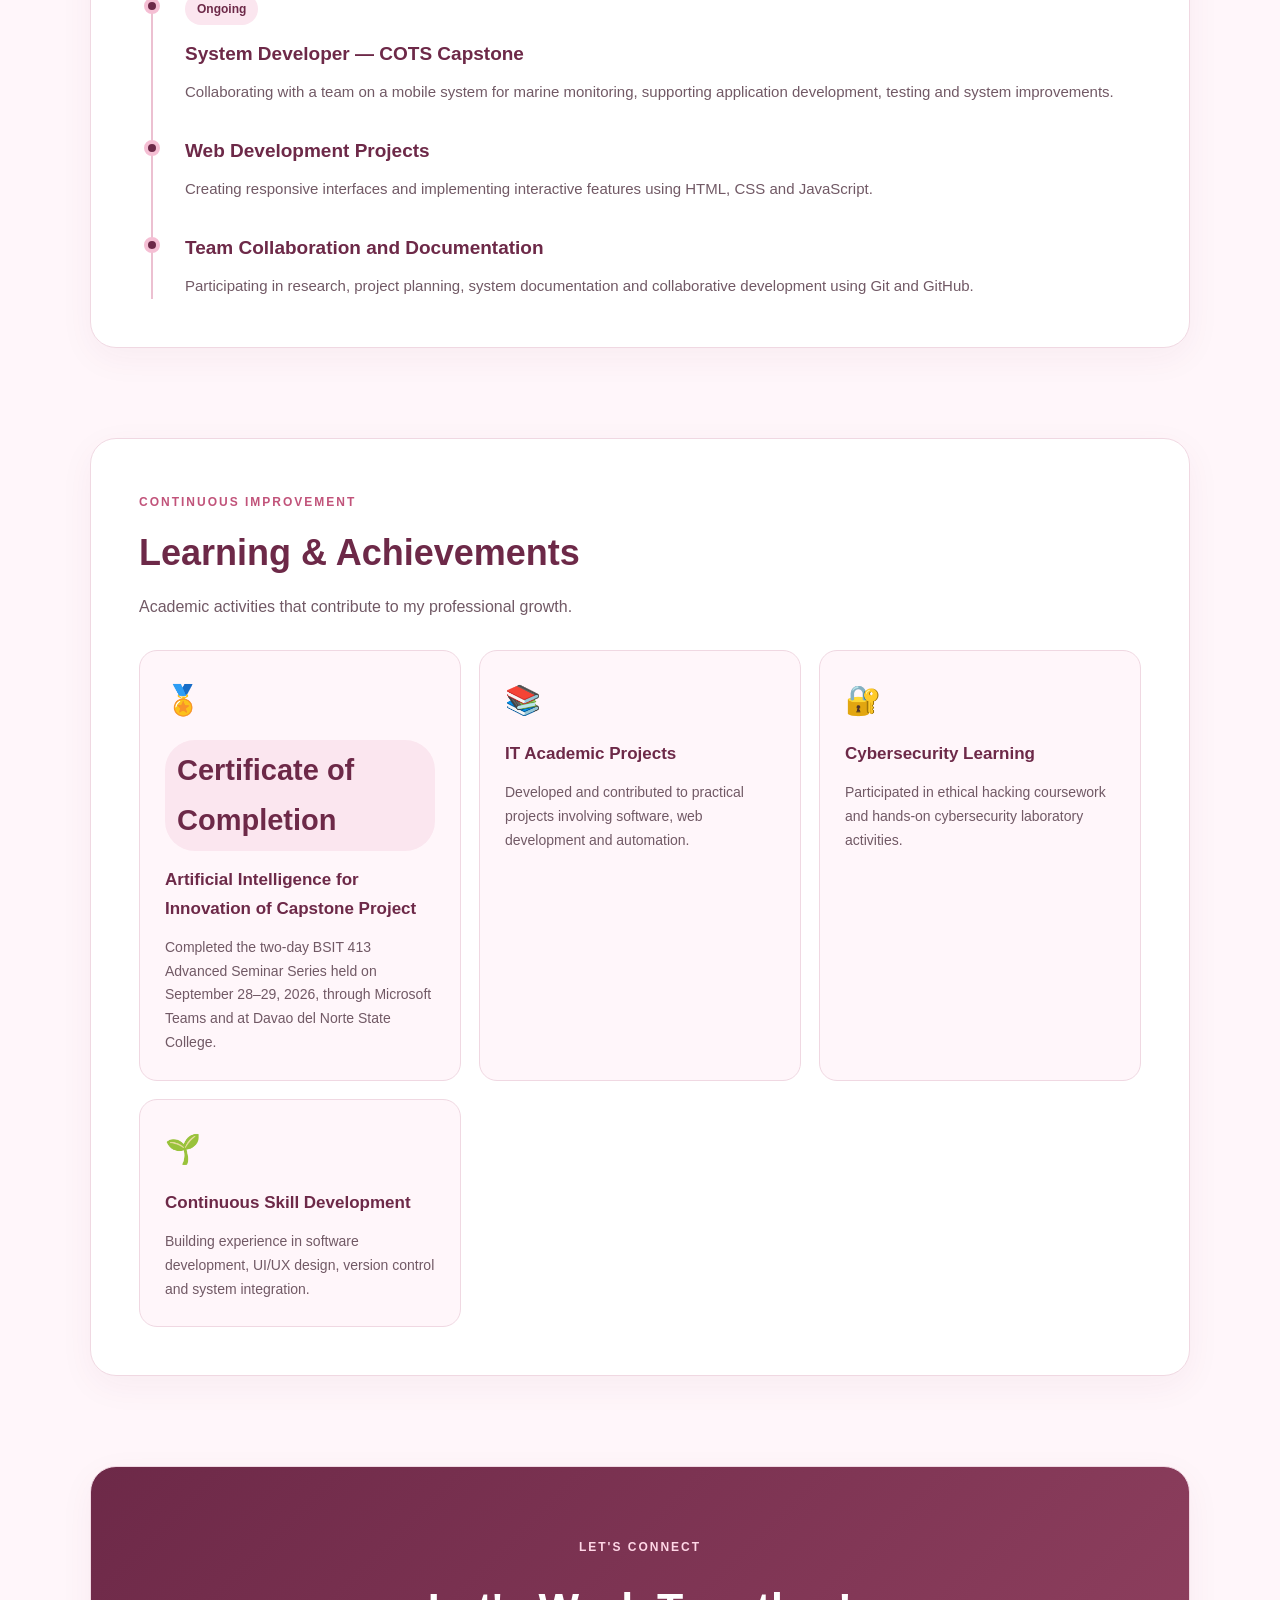
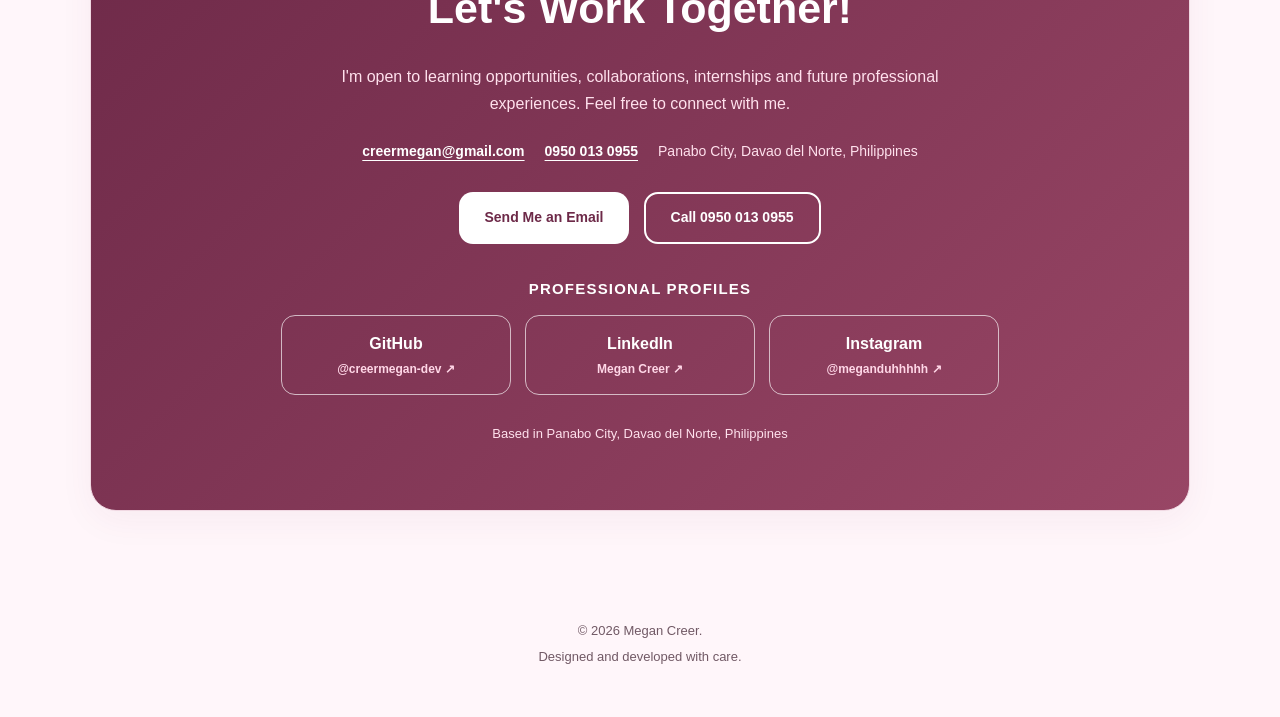
==== commit 38e1e77b: "Refactor CV for responsive navigation and accessibility" ====
--- a/New cv/index.html
+++ b/New cv/index.html
@@ -8,16 +8,31 @@
       content="Personal portfolio of Megan Creer, an aspiring software developer."
     />
     <title>Megan Creer | Personal Portfolio</title>
+    <script>document.documentElement.classList.add("js");</script>
     <link rel="stylesheet" href="style.css" />
   </head>
   <body>
+    <a class="skip-link" href="#main-content">Skip to main content</a>
+
     <!-- Navigation -->
     <header class="site-header">
-      <nav class="navbar">
-        <a href="#home" class="logo">MC<span>.</span></a>
-
-        <div class="nav-links">
-          <a href="#home">Home</a>
+      <nav class="navbar" aria-label="Primary navigation">
+        <a href="#home" class="logo" aria-label="Megan Creer — Home">MC<span>.</span></a>
+
+        <button
+          class="menu-toggle"
+          type="button"
+          aria-expanded="false"
+          aria-controls="primary-navigation"
+          aria-label="Open navigation menu"
+        >
+          <span></span>
+          <span></span>
+          <span></span>
+        </button>
+
+        <div class="nav-links" id="primary-navigation">
+          <a href="#home" aria-current="page">Home</a>
           <a href="#about">About</a>
           <a href="#education">Education</a>
           <a href="#skills">Skills</a>
@@ -30,7 +45,7 @@
     </header>
 
     <!-- Home Section -->
-    <main>
+    <main id="main-content">
       <section id="home" class="hero">
         <div class="hero-content">
           <span class="greeting">HELLO, WELCOME TO MY PORTFOLIO</span>
@@ -52,7 +67,13 @@
         </div>
 
         <div class="hero-image">
-          <img src="profile.jpg" alt="Professional portrait of Megan Creer" />
+          <img
+            src="profile.jpg"
+            alt="Professional portrait of Megan Creer"
+            width="385"
+            height="385"
+            fetchpriority="high"
+          />
         </div>
       </section>
 
@@ -183,19 +204,21 @@
 
         <div class="project-filters" role="group" aria-label="Filter projects">
           <button
+            type="button"
             class="filter-btn active"
             data-filter="all"
             aria-pressed="true"
           >
             All
           </button>
-          <button class="filter-btn" data-filter="web" aria-pressed="false">
+          <button type="button" class="filter-btn" data-filter="web" aria-pressed="false">
             Web
           </button>
-          <button class="filter-btn" data-filter="mobile" aria-pressed="false">
+          <button type="button" class="filter-btn" data-filter="mobile" aria-pressed="false">
             Mobile
           </button>
           <button
+            type="button"
             class="filter-btn"
             data-filter="hardware"
             aria-pressed="false"
@@ -396,6 +419,17 @@
         </div>
 
         <div class="achievement-grid">
+          <article class="achievement-card certificate-card">
+            <span aria-hidden="true">🏅</span>
+            <span class="info-tag">Certificate of Completion</span>
+            <h3>Artificial Intelligence for Innovation of Capstone Project</h3>
+            <p>
+              Completed the two-day BSIT 413 Advanced Seminar Series held on
+              September 28–29, 2026, through Microsoft Teams and at Davao del
+              Norte State College.
+            </p>
+          </article>
+
           <article class="achievement-card">
             <span>📚</span>
             <h3>IT Academic Projects</h3>
@@ -472,6 +506,17 @@
             <span aria-hidden="true">LinkedIn</span>
             <span class="social-handle">Megan Creer ↗</span>
           </a>
+
+          <a
+            class="social-link"
+            href="https://www.instagram.com/meganduhhhhh/"
+            target="_blank"
+            rel="noopener noreferrer"
+            aria-label="Megan Creer on Instagram (opens in a new tab)"
+          >
+            <span aria-hidden="true">Instagram</span>
+            <span class="social-handle">@meganduhhhhh ↗</span>
+          </a>
         </div>
 
         <p class="contact-location">
--- a/New cv/style.css
+++ b/New cv/style.css
@@ -78,6 +78,24 @@
   gap: 10px 20px;
 }
 
+.skip-link {
+  position: fixed;
+  top: 12px;
+  left: 12px;
+  z-index: 1000;
+  padding: 10px 16px;
+  border-radius: 10px;
+  background: var(--burgundy);
+  color: white;
+  font-weight: 700;
+  transform: translateY(-150%);
+  transition: transform 0.2s ease;
+}
+
+.skip-link:focus {
+  transform: translateY(0);
+}
+
 .nav-links a {
   font-size: 14px;
   font-weight: 600;
@@ -87,6 +105,53 @@
 
 .nav-links a:hover {
   color: var(--rose);
+}
+
+.nav-links a[aria-current="page"] {
+  color: var(--burgundy);
+}
+
+.nav-links a[aria-current="page"]::after {
+  content: "";
+  display: block;
+  width: 100%;
+  height: 2px;
+  margin-top: 3px;
+  border-radius: 2px;
+  background: var(--rose);
+}
+
+.menu-toggle {
+  display: none;
+  width: 44px;
+  height: 44px;
+  padding: 10px;
+  border: 1px solid var(--border);
+  border-radius: 12px;
+  background: white;
+  cursor: pointer;
+}
+
+.menu-toggle span {
+  display: block;
+  width: 100%;
+  height: 2px;
+  margin: 4px 0;
+  border-radius: 2px;
+  background: var(--burgundy);
+  transition: transform 0.25s ease, opacity 0.25s ease;
+}
+
+.menu-toggle[aria-expanded="true"] span:nth-child(1) {
+  transform: translateY(6px) rotate(45deg);
+}
+
+.menu-toggle[aria-expanded="true"] span:nth-child(2) {
+  opacity: 0;
+}
+
+.menu-toggle[aria-expanded="true"] span:nth-child(3) {
+  transform: translateY(-6px) rotate(-45deg);
 }
 
 /* ===== HERO SECTION ===== */
@@ -266,6 +331,22 @@
   border-radius: 5px;
 }
 
+button:focus-visible {
+  outline: 3px solid var(--rose);
+  outline-offset: 4px;
+}
+
+.reveal-ready {
+  opacity: 0;
+  transform: translateY(20px);
+  transition: opacity 0.55s ease, transform 0.55s ease;
+}
+
+.reveal-ready.is-revealed {
+  opacity: 1;
+  transform: translateY(0);
+}
+
 /* ===== ANIMATIONS ===== */
 @keyframes fadeUp {
   from {
@@ -290,14 +371,58 @@
 /* ===== TABLET RESPONSIVENESS ===== */
 @media (max-width: 900px) {
   .navbar {
+    position: relative;
+    flex-wrap: wrap;
+    gap: 12px;
+  }
+
+  .nav-links {
+    width: 100%;
     flex-direction: column;
-    gap: 14px;
-  }
-
-  .nav-links {
-    flex-wrap: wrap;
-    justify-content: center;
-    gap: 12px 20px;
+    align-items: stretch;
+    gap: 4px;
+    padding: 12px;
+    border: 1px solid var(--border);
+    border-radius: 16px;
+    background: rgba(255, 255, 255, 0.98);
+    box-shadow: 0 18px 40px rgba(109, 41, 72, 0.14);
+  }
+
+  .js .nav-links {
+    position: absolute;
+    top: calc(100% + 8px);
+    right: 6%;
+    display: none;
+    width: min(320px, 88vw);
+    max-height: calc(100vh - 110px);
+    overflow-y: auto;
+  }
+
+  .js .nav-links.is-open {
+    display: flex;
+  }
+
+  .nav-links a {
+    padding: 10px 12px;
+    border-radius: 10px;
+  }
+
+  .nav-links a:hover,
+  .nav-links a[aria-current="page"] {
+    background: var(--blush);
+  }
+
+  .nav-links a[aria-current="page"]::after {
+    display: none;
+  }
+
+  .menu-toggle {
+    display: block;
+    margin-left: auto;
+  }
+
+  body.menu-open {
+    overflow: hidden;
   }
 
   .hero {
@@ -341,11 +466,11 @@
   }
 
   .nav-links {
-    gap: 10px 14px;
+    gap: 4px;
   }
 
   .nav-links a {
-    font-size: 12px;
+    font-size: 14px;
   }
 
   .hero {
@@ -383,6 +508,12 @@
 
 /* Respect reduced-motion preferences */
 @media (prefers-reduced-motion: reduce) {
+  .reveal-ready {
+    opacity: 1;
+    transform: none;
+    transition: none;
+  }
+
   html {
     scroll-behavior: auto;
   }
@@ -852,7 +983,7 @@
 
 .social-links {
   display: grid;
-  grid-template-columns: repeat(2, minmax(0, 230px));
+  grid-template-columns: repeat(auto-fit, minmax(180px, 230px));
   justify-content: center;
   gap: 14px;
   margin: 14px 0 28px;
